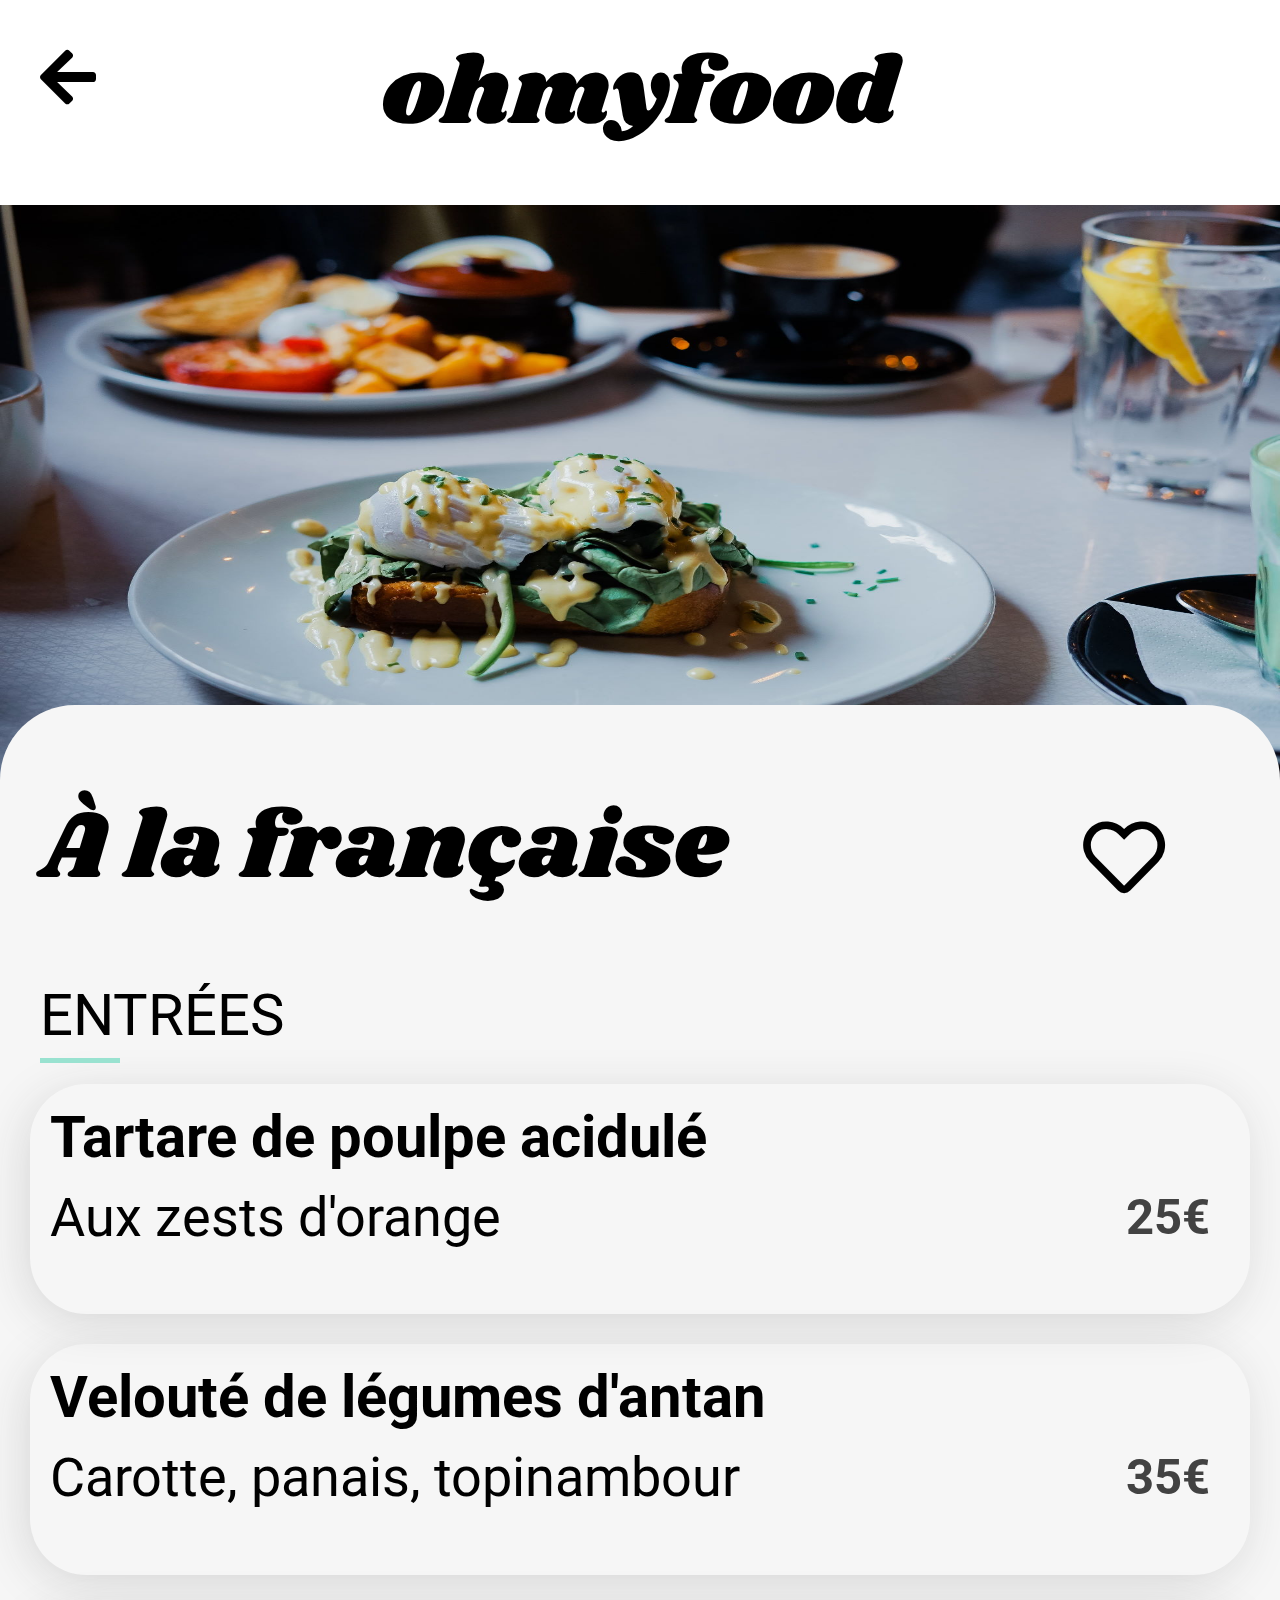
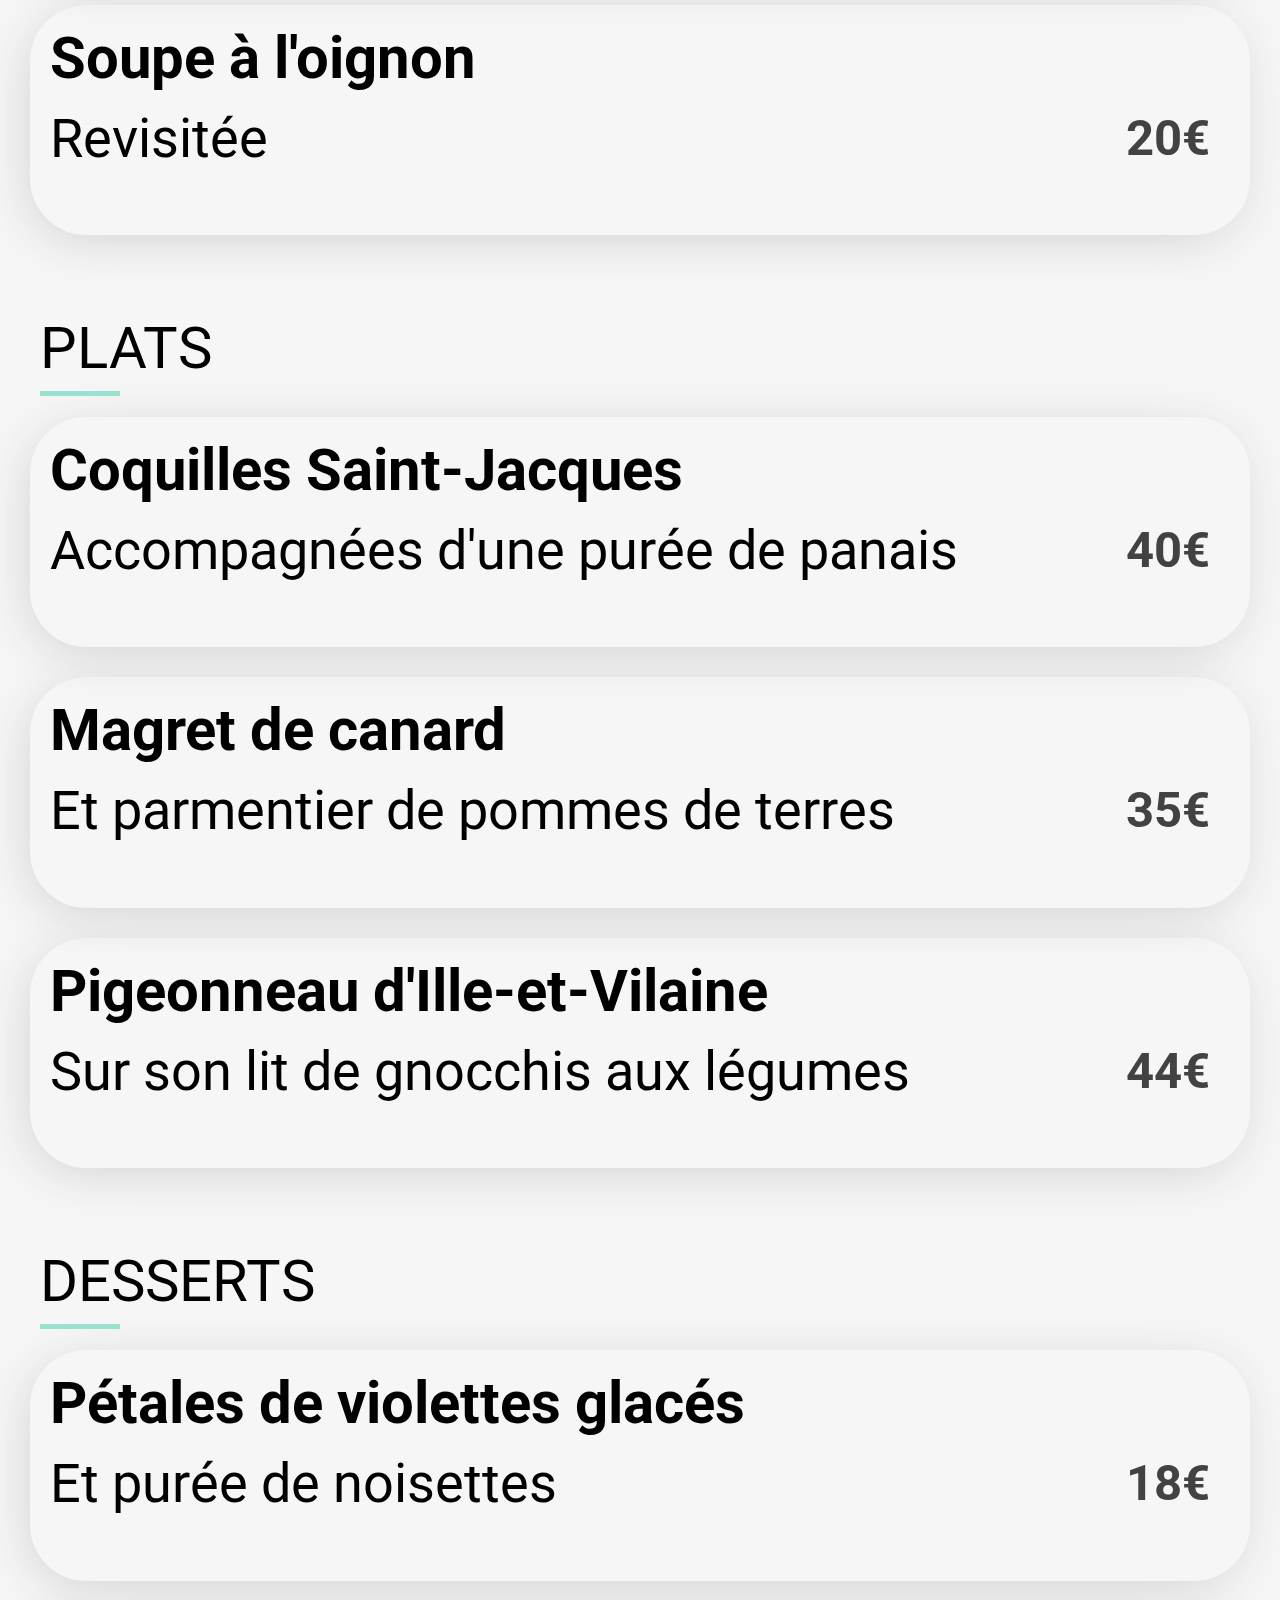
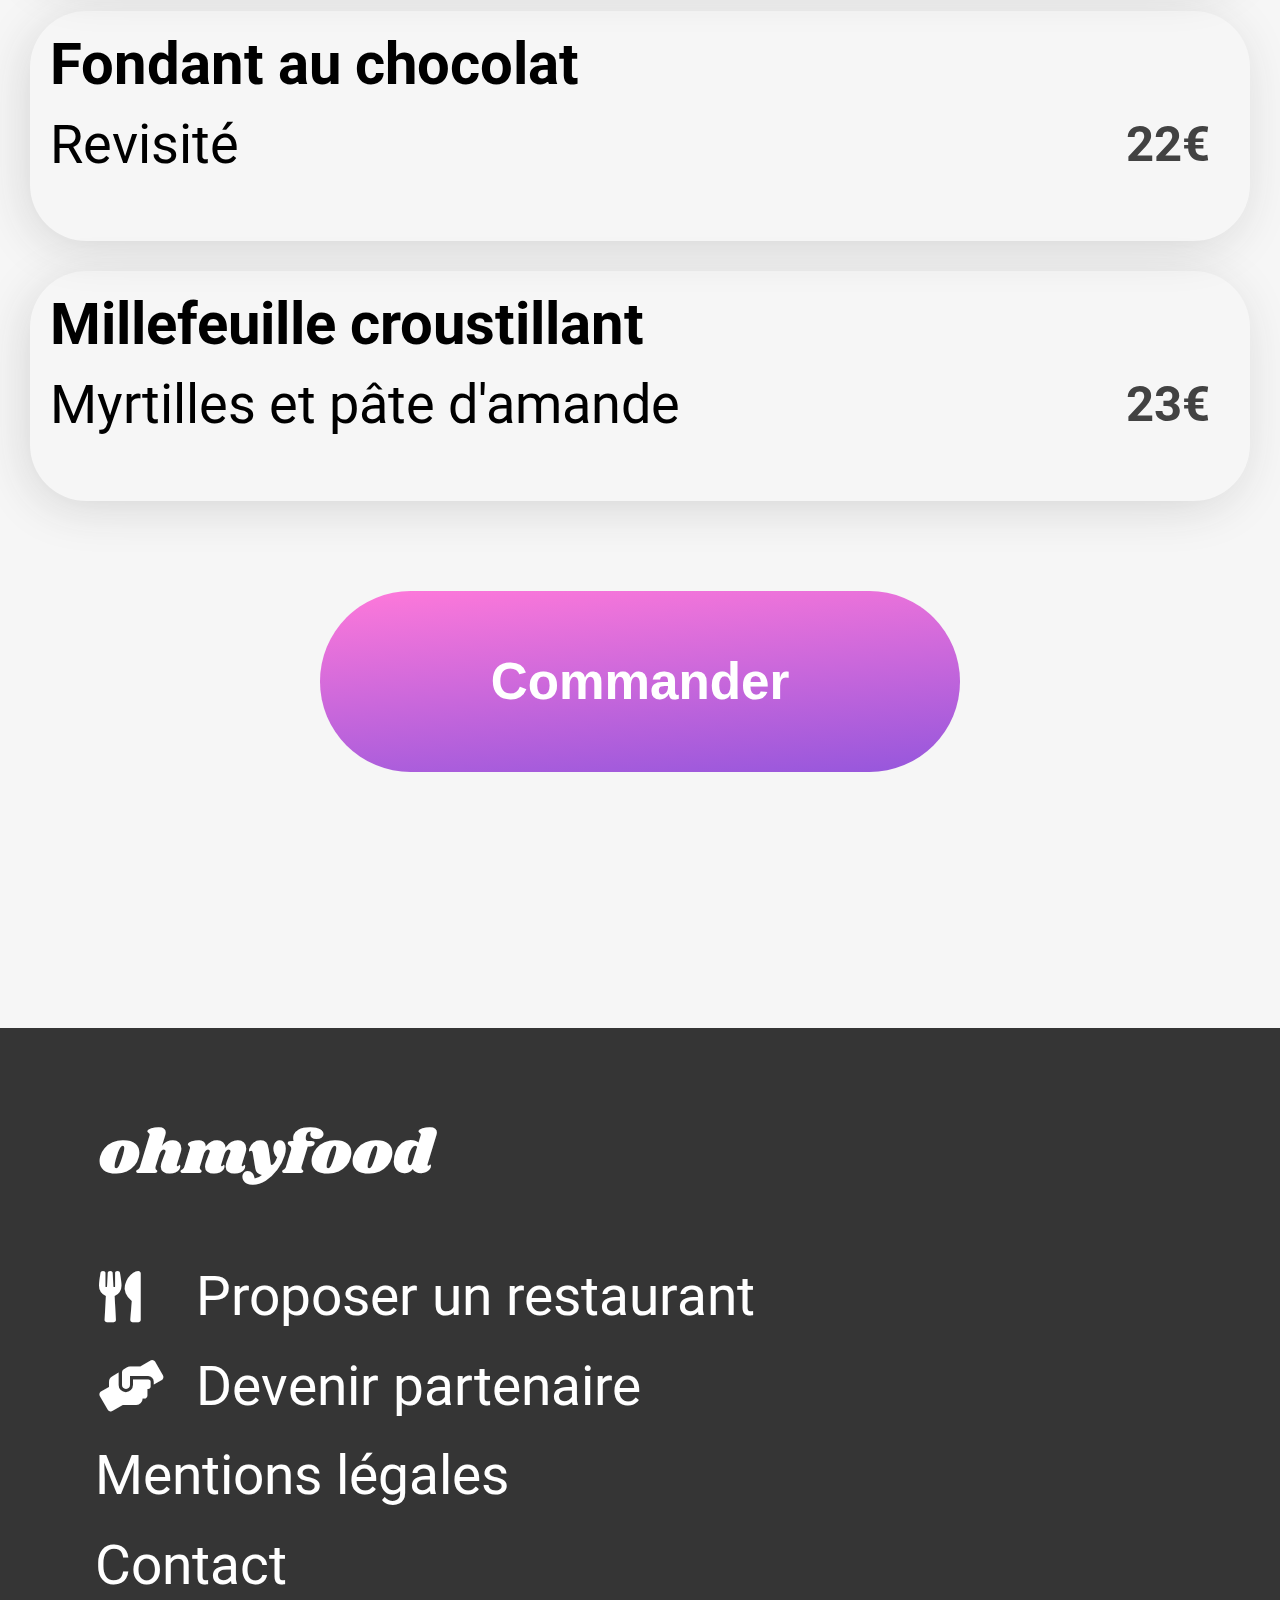
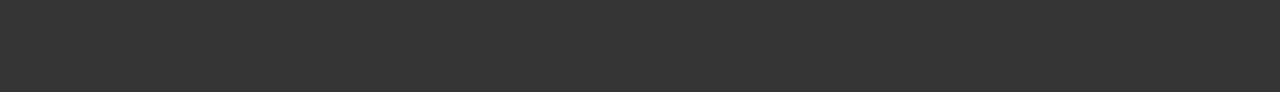
==== alafrancaise.html @ 11faa4f8 "A la française Mobile Page Finished" ====
<html lang="fr">
    <head>
        <meta charset="UTF-8" />
        <meta http-equiv="X-UA-Compatible" content="IE=edge" />
        <meta name="viewport" content="width=device-width, initial-scale=1.0" />
        <link rel="stylesheet" href="https://cdnjs.cloudflare.com/ajax/libs/font-awesome/5.15.4/css/all.min.css" />
        <link rel="preconnect" href="https://fonts.googleapis.com" />
        <link rel="preconnect" href="https://fonts.gstatic.com" crossorigin />
        <link href="https://fonts.googleapis.com/css2?family=Shrikhand&display=swap" rel="stylesheet" />
        <link
            href="https://fonts.googleapis.com/css2?family=Roboto:wght@100;200;300;400;500;600;700;800;900&display=swap"
            rel="stylesheet"
        />
        <link rel="stylesheet" href="styles.css" />
        <link rel="stylesheet" href="restos.css" />
        <meta name="title" content="OhMyFood - A la française" />
        <meta
            name="description"
            content="Bon, rapide et efficace. Faites le choix de la carte de notre préstigieux restaurant 'À la Française', et Oh My Food s'occupe du reste. Plus qu'à mettre les pieds sous la table et manger sans plus attendre. Malin pour gagner du temps sur votre journée !"
        />
        <title>Resto - À La Française</title>
    </head>

    <body>
        <!-- HEADER -->
        <header class="header-restos">
            <div class="arrow-left">
                <i class="fas fa-arrow-left"></i>
            </div>
            <h1 class="header__logo">ohmyfood</h1>
        </header>
        <!-- MAIN -->
        <main class="restos">
            <div class="restos__img">
                <img src="images/toa-heftiba-DQKerTsQwi0-unsplash.jpg" alt="" />
            </div>
            <section class="restos__section">
                <div class="restos__header">
                    <h1>À la française</h1>
                    <div>
                        <i class="far fa-heart"></i>
                    </div>
                </div>
                <div class="restos__menu">
                    <h3 class="restos__serving">ENTRÉES</h3>
                    <div class="restos__cards">
                        <div class="cards__title">
                            <h3>Tartare de poulpe acidulé</h3>
                        </div>
                        <div class="cards__txt-price">
                            <p class="cards__txt">Aux zests d'orange</p>
                            <span class="cards__price">25€</span>
                        </div>
                    </div>
                    <div class="restos__cards">
                        <div class="cards__title">
                            <h3>Velouté de légumes d'antan</h3>
                        </div>
                        <div class="cards__txt-price">
                            <p class="cards__txt">Carotte, panais, topinambour</p>
                            <span class="cards__price">35€</span>
                        </div>
                    </div>
                    <div class="restos__cards">
                        <div class="cards__title">
                            <h3>Soupe à l'oignon</h3>
                        </div>
                        <div class="cards__txt-price">
                            <p class="cards__txt">Revisitée</p>
                            <span class="cards__price">20€</span>
                        </div>
                    </div>
                </div>
                <div class="restos__menu">
                    <h3 class="restos__serving">PLATS</h3>
                    <div class="restos__cards">
                        <div class="cards__title">
                            <h3>Coquilles Saint-Jacques</h3>
                        </div>
                        <div class="cards__txt-price">
                            <p class="cards__txt">Accompagnées d'une purée de panais</p>
                            <span class="cards__price">40€</span>
                        </div>
                    </div>
                    <div class="restos__cards">
                        <div class="cards__title">
                            <h3>Magret de canard</h3>
                        </div>
                        <div class="cards__txt-price">
                            <p class="cards__txt">Et parmentier de pommes de terres</p>
                            <span class="cards__price">35€</span>
                        </div>
                    </div>
                    <div class="restos__cards">
                        <div class="cards__title">
                            <h3>Pigeonneau d'Ille-et-Vilaine</h3>
                        </div>
                        <div class="cards__txt-price">
                            <p class="cards__txt">Sur son lit de gnocchis aux légumes</p>
                            <span class="cards__price">44€</span>
                        </div>
                    </div>
                </div>
                <div class="restos__menu">
                    <h3 class="restos__serving">DESSERTS</h3>
                    <div class="restos__cards">
                        <div class="cards__title">
                            <h3>Pétales de violettes glacés</h3>
                        </div>
                        <div class="cards__txt-price">
                            <p class="cards__txt">Et purée de noisettes</p>
                            <span class="cards__price">18€</span>
                        </div>
                    </div>
                    <div class="restos__cards">
                        <div class="cards__title">
                            <h3>Fondant au chocolat</h3>
                        </div>
                        <div class="cards__txt-price">
                            <p class="cards__txt">Revisité</p>
                            <span class="cards__price">22€</span>
                        </div>
                    </div>
                    <div class="restos__cards">
                        <div class="cards__title">
                            <h3>Millefeuille croustillant</h3>
                        </div>
                        <div class="cards__txt-price">
                            <p class="cards__txt">Myrtilles et pâte d'amande</p>
                            <span class="cards__price">23€</span>
                        </div>
                    </div>
                </div>                                
                <div class="restos__button">
                    <button type="submit">Commander</button>
                </div>
            </section>
            
        </main>

        <!-- FOOTER -->
        <footer>
            <h1 class="footer__h1">ohmyfood</h1>
            <ul>
                <li>
                    <i class="fas fa-utensils"></i>
                    <p>Proposer un restaurant</p>
                </li>
                <li>
                    <i class="fas fa-hands-helping"></i>
                    <p>Devenir partenaire</p>
                </li>
                <li>
                    <p>Mentions légales</p>
                </li>
                <li>
                    <p><a href="mailto:contact@ohmyfood.com">Contact</a></p>
                </li>
            </ul>
        </footer>
    </body>
</html>
---- restos.css ----
.restos__menu, .restos__cards {
  display: -webkit-box;
  display: -ms-flexbox;
  display: flex;
  -webkit-box-orient: vertical;
  -webkit-box-direction: normal;
      -ms-flex-direction: column;
          flex-direction: column;
}

footer li {
  display: -webkit-box;
  display: -ms-flexbox;
  display: flex;
  -webkit-box-align: center;
      -ms-flex-align: center;
          align-items: center;
}

.restos__button {
  display: -webkit-box;
  display: -ms-flexbox;
  display: flex;
  -webkit-box-pack: center;
      -ms-flex-pack: center;
          justify-content: center;
}

.cards__txt-price {
  display: -webkit-box;
  display: -ms-flexbox;
  display: flex;
  -webkit-box-pack: justify;
      -ms-flex-pack: justify;
          justify-content: space-between;
  -webkit-box-align: center;
      -ms-flex-align: center;
          align-items: center;
}

/* GENERAL */
* {
  -webkit-box-sizing: border-box;
          box-sizing: border-box;
}

*:before, *:after {
  -webkit-box-sizing: border-box;
          box-sizing: border-box;
}

html {
  font-size: 62.5%;
}

body {
  font-family: "Roboto", Georgia, "Times New Roman", Times, serif;
  margin: 0;
  font-weight: normal;
}

a {
  text-transform: none;
  text-decoration: none;
  color: black;
  cursor: pointer;
}

.header__logo,
h1 {
  font-family: "Shrikhand", "Trebuchet MS", "Lucida Sans Unicode", "Lucida Grande", "Lucida Sans", Arial, sans-serif;
  font-size: 7.467vw;
  font-weight: normal;
}

h2 {
  font-size: 6.4vw;
  font-weight: normal;
}

h3 {
  font-size: 4.5vw;
  font-weight: normal;
}

p,
span {
  font-size: 3.8vw;
  font-weight: normal;
}

.fas,
.far {
  font-size: 4vw;
}

/* HEADER */
.header-restos {
  height: 16vw;
  display: -webkit-box;
  display: -ms-flexbox;
  display: flex;
  -webkit-box-pack: center;
      -ms-flex-pack: center;
          justify-content: center;
  -webkit-box-align: baseline;
      -ms-flex-align: baseline;
          align-items: baseline;
  position: relative;
}

.header-restos .arrow-left {
  position: absolute;
  left: 4rem;
  top: 4.5rem;
}

.header-restos .arrow-left .fas {
  font-size: 5vw;
}

.header-restos h1 {
  margin: 2.5rem 0;
}

/* MAIN */
.restos__img {
  display: block;
}

.restos__img img {
  width: 100%;
  max-height: 60rem;
  /* z-index: 1; */
  /* margin-bottom: -6.5rem; */
  /* object-fit: cover; */
}

.restos__section {
  background-color: #f6f6f6;
  padding: 1rem 3rem 0rem 3rem;
  margin-top: -10rem;
  border-radius: 7.5rem 7.5rem 0 0;
  position: relative;
  /* z-index: 1; */
}

.restos__section .restos__header {
  position: relative;
  display: -webkit-box;
  display: -ms-flexbox;
  display: flex;
  -webkit-box-align: baseline;
      -ms-flex-align: baseline;
          align-items: baseline;
  -webkit-box-pack: justify;
      -ms-flex-pack: justify;
          justify-content: space-between;
}

.restos__section .restos__header h1 {
  padding-left: 1rem;
}

.restos__section .restos__header .fa-heart {
  font-weight: normal;
  position: absolute;
  top: 8vw;
  right: 6.667vw;
  font-size: 6.4vw;
  cursor: pointer;
  color: black;
  font-weight: 100;
  -webkit-transform-origin: center;
          transform-origin: center;
  -webkit-transition: opacity ease 0.4s;
  transition: opacity ease 0.4s;
}

.restos__section .restos__header .fa-heart:hover {
  -webkit-transform: scale(1.01);
          transform: scale(1.01);
  font-weight: 300;
  background-clip: text;
  color: transparent;
  -webkit-background-clip: text;
  background-image: -webkit-gradient(linear, left top, left bottom, from(#9556dc), to(#ff79da));
  background-image: linear-gradient(#9556dc, #ff79da);
}

.restos__section .restos__header .fa-heart:hover::after {
  opacity: 1;
  -webkit-transform: scale(1.01);
          transform: scale(1.01);
}

.restos__section .restos__header .fa-heart::after {
  content: "\f004";
  position: absolute;
  top: 0;
  bottom: 0;
  right: 0;
  left: 0;
  -webkit-transform-origin: center;
          transform-origin: center;
  background-clip: text;
  -webkit-background-clip: text;
  color: transparent;
  background-image: -webkit-gradient(linear, left top, left bottom, from(#9556dc), to(#ff79da));
  background-image: linear-gradient(#9556dc, #ff79da);
  font-weight: 900;
  opacity: 0;
  -webkit-transition: opacity ease 0.4s;
  transition: opacity ease 0.4s;
}

.restos__menu {
  gap: 3rem;
  margin-bottom: 8rem;
}

.restos__serving {
  margin: 0;
  padding-left: 1rem;
}

.restos__serving::after {
  content: "";
  display: block;
  width: 80px;
  height: 5px;
  background: #99e2d0;
  -webkit-transform: translateY(180%);
          transform: translateY(180%);
}

.cards__title h3 {
  margin: 2rem 2rem 1.5rem 2rem;
  font-weight: bold;
}

.restos__cards {
  width: 100%;
  height: 18vw;
  border-radius: 4.4vw;
  border: none;
  -webkit-box-shadow: -0.4vw 0.667vw 4vw -0.667vw rgba(204, 204, 204, 0.99);
          box-shadow: -0.4vw 0.667vw 4vw -0.667vw rgba(204, 204, 204, 0.99);
}

.cards__txt-price {
  position: relative;
}

.cards__txt-price p {
  font-size: 4.2vw;
  margin: 0rem 2rem;
}

.cards__txt-price span {
  font-weight: bold;
  color: #424242;
  position: absolute;
  right: 4rem;
}

.restos__button button {
  margin: 1rem 0 20vw 0vw;
  width: 50vw;
  height: 14.133vw;
  font-size: 4vw;
  border-radius: 8.533vw;
  border: none;
  background-image: linear-gradient(355deg, #9556dc, #ff79da);
  color: #fff;
  font-weight: bold;
}

/* FOOTER */
footer {
  background: #353535;
  color: white;
  padding: 6.4vw;
}

footer h1 {
  font-size: 4.833vw;
  font-weight: normal;
  margin: 0 0 4vw 1.333vw;
}

footer ul {
  padding: 0;
  margin: 0 auto;
}

footer .fa-utensils {
  margin-right: 3.333vw;
  margin-left: 1.333vw;
}

footer .fa-hands-helping {
  margin-right: 1.6vw;
  margin-left: 1.333vw;
}

footer p {
  margin: 1vw;
}

footer a {
  color: white;
}

footer p {
  font-size: 4.267vw;
}
/*# sourceMappingURL=restos.css.map */
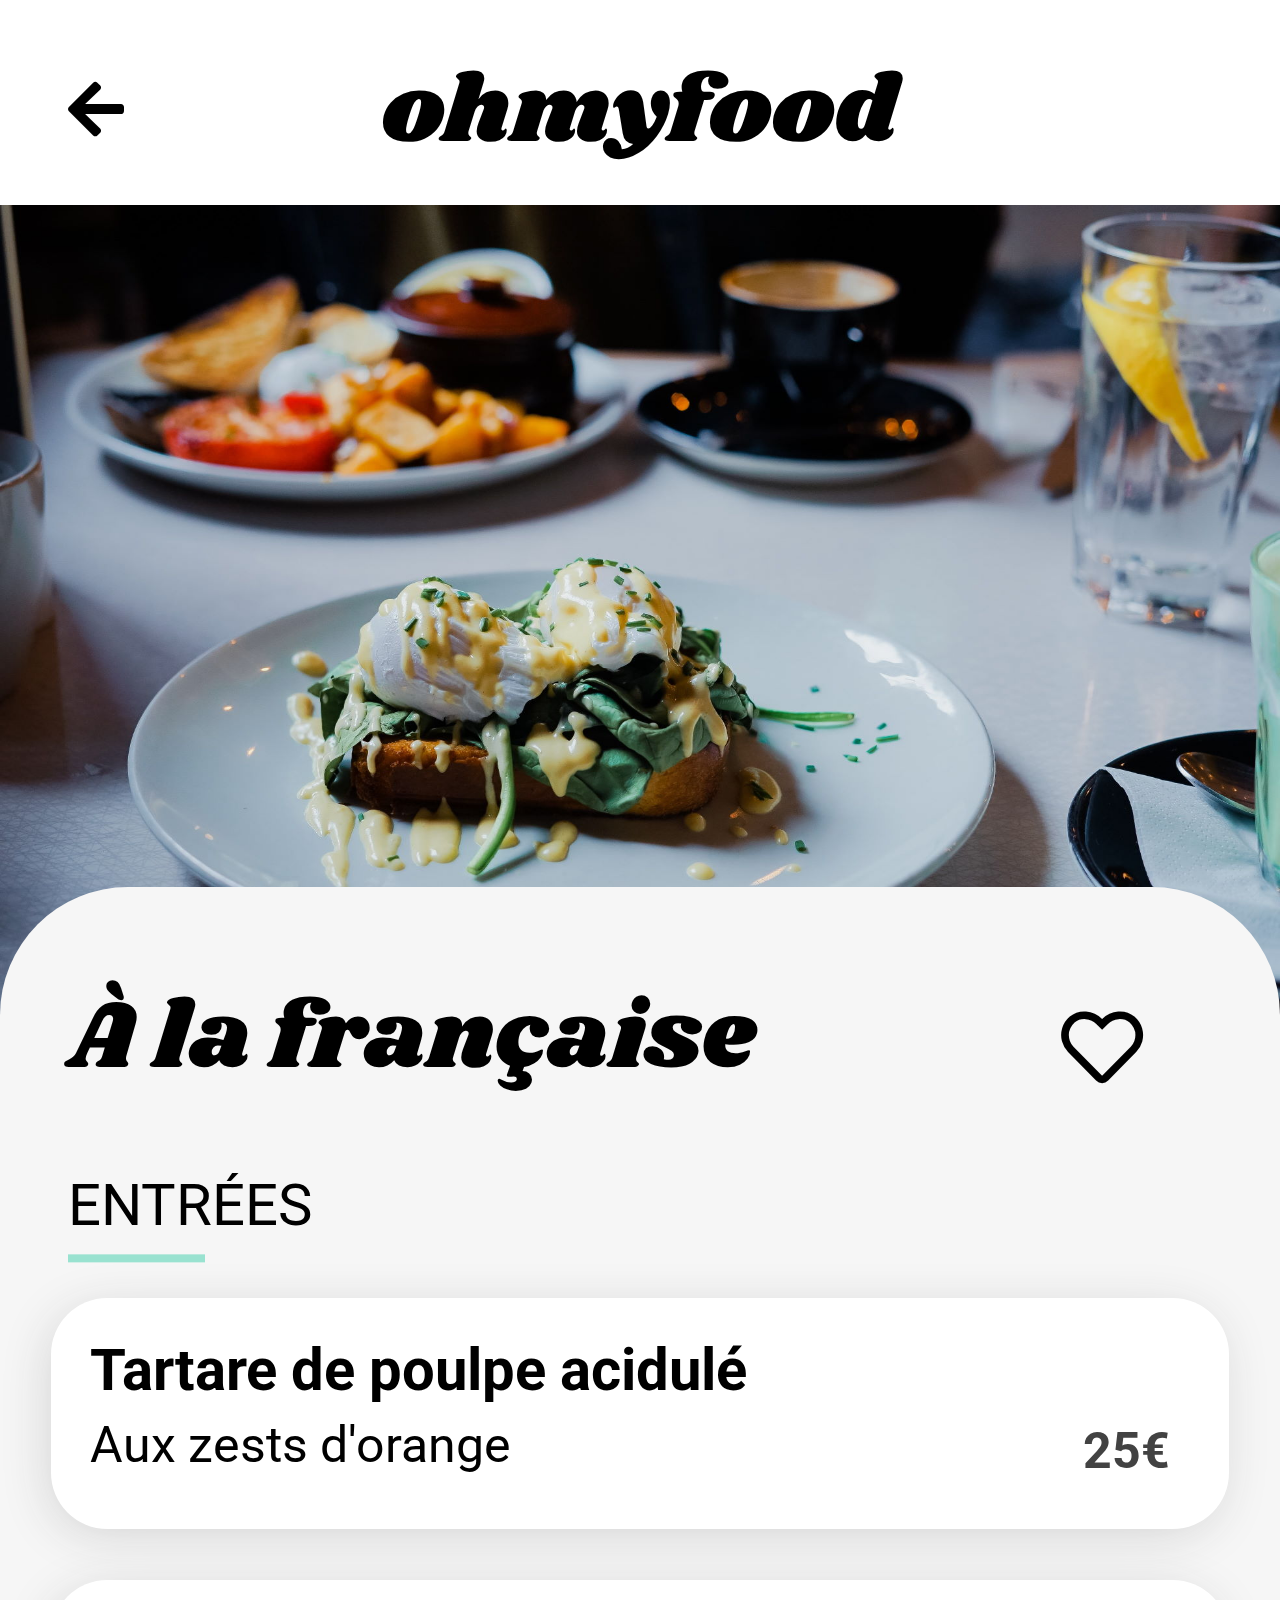
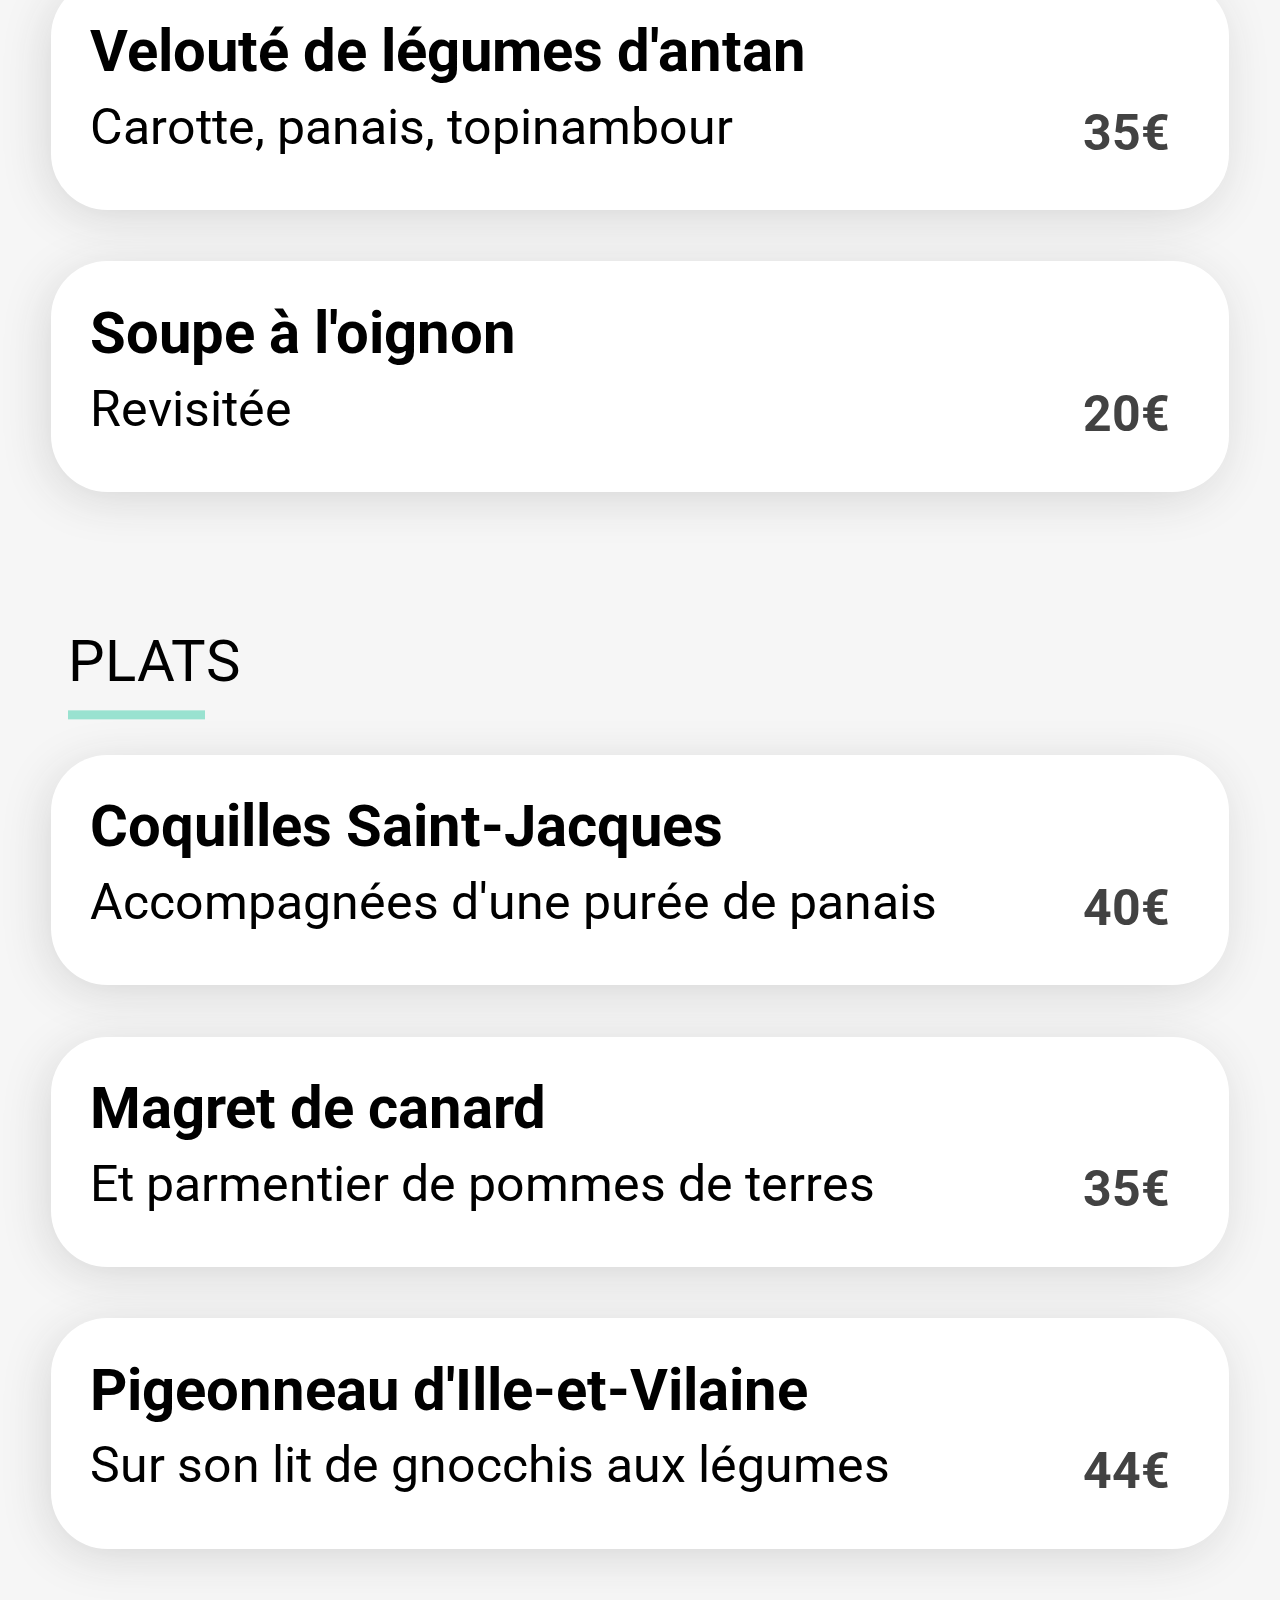
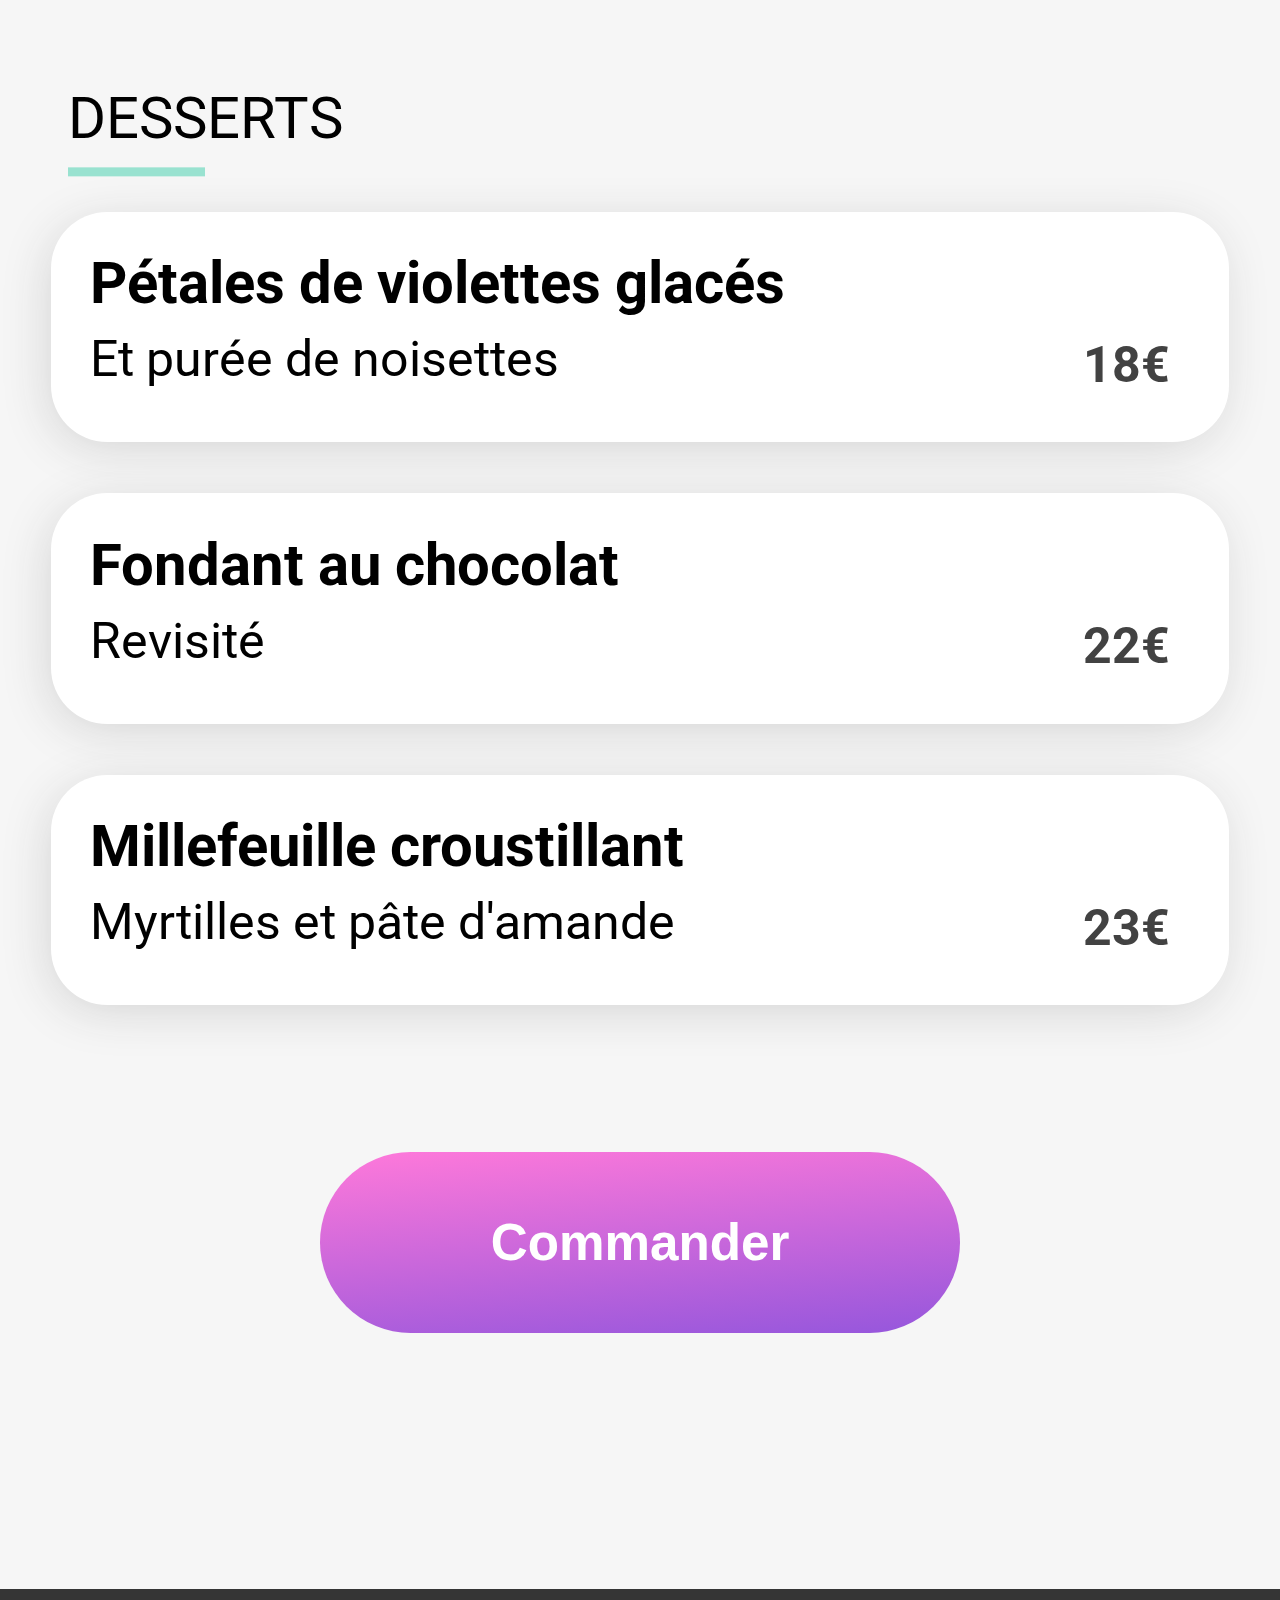
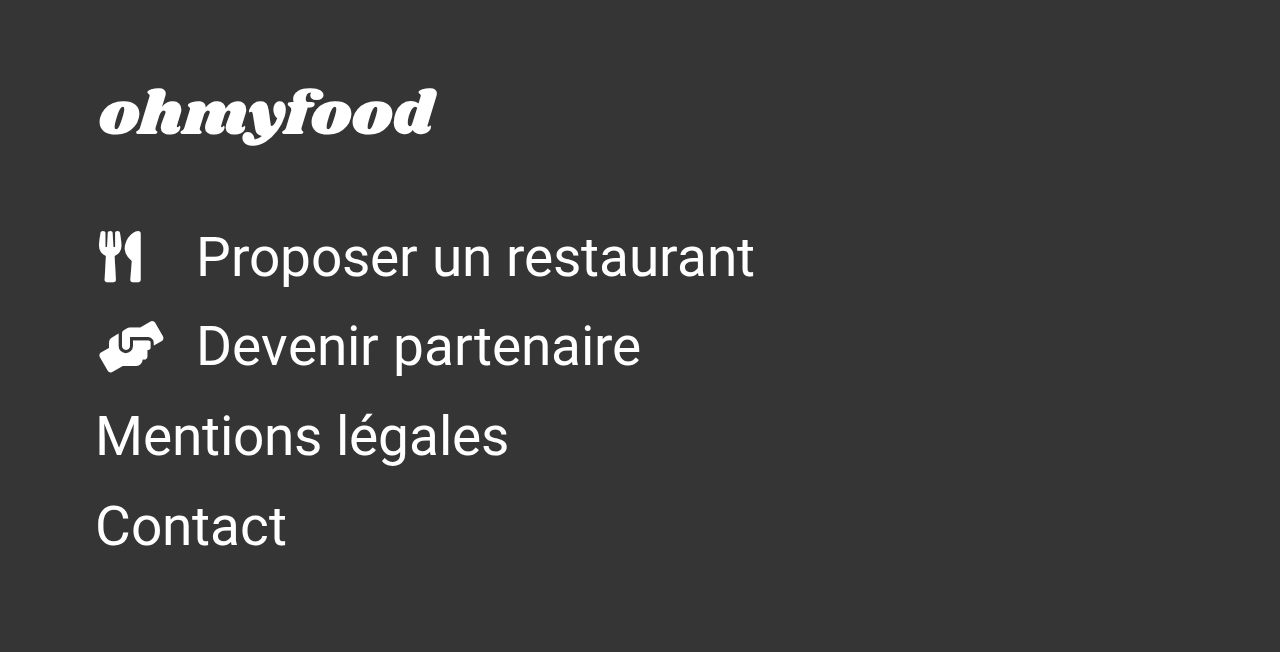
==== commit 5d47217f: "Revision 2 menu effect" ====
--- a/alafrancaise.html
+++ b/alafrancaise.html
@@ -46,28 +46,37 @@
                     <div class="restos__cards">
                         <div class="cards__title">
                             <h3>Tartare de poulpe acidulé</h3>
+                            <p class="cards__txt">Aux zests d'orange</p>
                         </div>
-                        <div class="cards__txt-price">
-                            <p class="cards__txt">Aux zests d'orange</p>
-                            <span class="cards__price">25€</span>
+                        <div class="cards__price">
+                            <span>25€</span>
+                        </div>
+                        <div class="cards__validation rotate">
+                            <i class="fas fa-check-circle"></i>
                         </div>
                     </div>
                     <div class="restos__cards">
                         <div class="cards__title">
                             <h3>Velouté de légumes d'antan</h3>
+                            <p class="cards__txt">Carotte, panais, topinambour</p>
                         </div>
-                        <div class="cards__txt-price">
-                            <p class="cards__txt">Carotte, panais, topinambour</p>
-                            <span class="cards__price">35€</span>
+                        <div class="cards__price">
+                            <span>35€</span>
+                        </div>
+                        <div class="cards__validation rotate">
+                            <i class="fas fa-check-circle"></i>
                         </div>
                     </div>
                     <div class="restos__cards">
                         <div class="cards__title">
                             <h3>Soupe à l'oignon</h3>
+                            <p class="cards__txt">Revisitée</p>
                         </div>
-                        <div class="cards__txt-price">
-                            <p class="cards__txt">Revisitée</p>
-                            <span class="cards__price">20€</span>
+                        <div class="cards__price">
+                            <span>20€</span>
+                        </div>
+                        <div class="cards__validation rotate">
+                            <i class="fas fa-check-circle"></i>
                         </div>
                     </div>
                 </div>
@@ -76,28 +85,37 @@
                     <div class="restos__cards">
                         <div class="cards__title">
                             <h3>Coquilles Saint-Jacques</h3>
+                            <p class="cards__txt">Accompagnées d'une purée de panais</p>
                         </div>
-                        <div class="cards__txt-price">
-                            <p class="cards__txt">Accompagnées d'une purée de panais</p>
-                            <span class="cards__price">40€</span>
+                        <div class="cards__price">
+                            <span>40€</span>
+                        </div>
+                        <div class="cards__validation rotate">
+                            <i class="fas fa-check-circle"></i>
                         </div>
                     </div>
                     <div class="restos__cards">
                         <div class="cards__title">
                             <h3>Magret de canard</h3>
+                            <p class="cards__txt">Et parmentier de pommes de terres</p>
                         </div>
-                        <div class="cards__txt-price">
-                            <p class="cards__txt">Et parmentier de pommes de terres</p>
-                            <span class="cards__price">35€</span>
+                        <div class="cards__price">
+                            <span>35€</span>
+                        </div>
+                        <div class="cards__validation rotate">
+                            <i class="fas fa-check-circle"></i>
                         </div>
                     </div>
                     <div class="restos__cards">
                         <div class="cards__title">
                             <h3>Pigeonneau d'Ille-et-Vilaine</h3>
+                            <p class="cards__txt">Sur son lit de gnocchis aux légumes</p>
                         </div>
-                        <div class="cards__txt-price">
-                            <p class="cards__txt">Sur son lit de gnocchis aux légumes</p>
-                            <span class="cards__price">44€</span>
+                        <div class="cards__price">
+                            <span>44€</span>
+                        </div>
+                        <div class="cards__validation rotate">
+                            <i class="fas fa-check-circle"></i>
                         </div>
                     </div>
                 </div>
@@ -106,36 +124,45 @@
                     <div class="restos__cards">
                         <div class="cards__title">
                             <h3>Pétales de violettes glacés</h3>
+                            <p class="cards__txt">Et purée de noisettes</p>
                         </div>
-                        <div class="cards__txt-price">
-                            <p class="cards__txt">Et purée de noisettes</p>
-                            <span class="cards__price">18€</span>
+                        <div class="cards__price">
+                            <span>18€</span>
+                        </div>
+                        <div class="cards__validation rotate">
+                            <i class="fas fa-check-circle"></i>
                         </div>
                     </div>
                     <div class="restos__cards">
                         <div class="cards__title">
                             <h3>Fondant au chocolat</h3>
+                            <p class="cards__txt">Revisité</p>
                         </div>
-                        <div class="cards__txt-price">
-                            <p class="cards__txt">Revisité</p>
-                            <span class="cards__price">22€</span>
+                        <div class="cards__price">
+                            <span>22€</span>
+                        </div>
+                        <div class="cards__validation rotate">
+                            <i class="fas fa-check-circle"></i>
                         </div>
                     </div>
                     <div class="restos__cards">
                         <div class="cards__title">
                             <h3>Millefeuille croustillant</h3>
+                            <p class="cards__txt">Myrtilles et pâte d'amande</p>
                         </div>
-                        <div class="cards__txt-price">
-                            <p class="cards__txt">Myrtilles et pâte d'amande</p>
-                            <span class="cards__price">23€</span>
+                        <div class="cards__price">
+                            <span>23€</span>
+                        </div>
+                        <div class="cards__validation rotate">
+                            <i class="fas fa-check-circle"></i>
                         </div>
                     </div>
-                </div>                                
+                </div>
+
                 <div class="restos__button">
                     <button type="submit">Commander</button>
                 </div>
             </section>
-            
         </main>
 
         <!-- FOOTER -->
--- a/restos.css
+++ b/restos.css
@@ -1,4 +1,5 @@
-.restos__menu, .restos__cards {
+@charset "UTF-8";
+.restos__menu {
   display: -webkit-box;
   display: -ms-flexbox;
   display: flex;
@@ -24,18 +25,6 @@
   -webkit-box-pack: center;
       -ms-flex-pack: center;
           justify-content: center;
-}
-
-.cards__txt-price {
-  display: -webkit-box;
-  display: -ms-flexbox;
-  display: flex;
-  -webkit-box-pack: justify;
-      -ms-flex-pack: justify;
-          justify-content: space-between;
-  -webkit-box-align: center;
-      -ms-flex-align: center;
-          align-items: center;
 }
 
 /* GENERAL */
@@ -85,7 +74,7 @@
 
 p,
 span {
-  font-size: 3.8vw;
+  font-size: 3.9vw;
   font-weight: normal;
 }
 
@@ -111,8 +100,8 @@
 
 .header-restos .arrow-left {
   position: absolute;
-  left: 4rem;
-  top: 4.5rem;
+  left: 5.333vw;
+  top: 6vw;
 }
 
 .header-restos .arrow-left .fas {
@@ -120,7 +109,7 @@
 }
 
 .header-restos h1 {
-  margin: 2.5rem 0;
+  margin: 3.333vw 0;
 }
 
 /* MAIN */
@@ -130,7 +119,7 @@
 
 .restos__img img {
   width: 100%;
-  max-height: 60rem;
+  max-height: 80vw;
   /* z-index: 1; */
   /* margin-bottom: -6.5rem; */
   /* object-fit: cover; */
@@ -138,9 +127,9 @@
 
 .restos__section {
   background-color: #f6f6f6;
-  padding: 1rem 3rem 0rem 3rem;
-  margin-top: -10rem;
-  border-radius: 7.5rem 7.5rem 0 0;
+  padding: 1.333vw 4vw 0 4vw;
+  margin-top: -13.333vw;
+  border-radius: 10vw 10vw 0 0;
   position: relative;
   /* z-index: 1; */
 }
@@ -159,7 +148,7 @@
 }
 
 .restos__section .restos__header h1 {
-  padding-left: 1rem;
+  padding-left: 1.333vw;
 }
 
 .restos__section .restos__header .fa-heart {
@@ -215,53 +204,192 @@
 }
 
 .restos__menu {
-  gap: 3rem;
-  margin-bottom: 8rem;
+  gap: 4vw;
+  margin-bottom: 10.667vw;
 }
 
 .restos__serving {
   margin: 0;
-  padding-left: 1rem;
+  padding-left: 1.333vw;
 }
 
 .restos__serving::after {
   content: "";
   display: block;
-  width: 80px;
-  height: 5px;
+  width: 10.667vw;
+  height: 0.667vw;
   background: #99e2d0;
   -webkit-transform: translateY(180%);
           transform: translateY(180%);
 }
 
-.cards__title h3 {
-  margin: 2rem 2rem 1.5rem 2rem;
-  font-weight: bold;
-}
-
 .restos__cards {
-  width: 100%;
+  background-color: #fff;
+  display: -webkit-box;
+  display: -ms-flexbox;
+  display: flex;
+  -webkit-box-pack: justify;
+      -ms-flex-pack: justify;
+          justify-content: space-between;
+  -webkit-box-flex: 1;
+      -ms-flex-positive: 1;
+          flex-grow: 1;
   height: 18vw;
   border-radius: 4.4vw;
-  border: none;
   -webkit-box-shadow: -0.4vw 0.667vw 4vw -0.667vw rgba(204, 204, 204, 0.99);
           box-shadow: -0.4vw 0.667vw 4vw -0.667vw rgba(204, 204, 204, 0.99);
-}
-
-.cards__txt-price {
-  position: relative;
-}
-
-.cards__txt-price p {
-  font-size: 4.2vw;
-  margin: 0rem 2rem;
-}
-
-.cards__txt-price span {
+  text-overflow: ellipsis;
+  overflow: hidden;
+}
+
+.restos__cards:hover {
+  cursor: pointer;
+}
+
+.restos__cards .cards__title {
+  height: 100%;
+  white-space: nowrap;
+  /*évite le retour à la ligne */
+  overflow: hidden;
+}
+
+.restos__cards .cards__title h3 {
+  margin: 3vw 0 0 3vw;
+  font-weight: bold;
+  overflow: hidden;
+  /*efface le texte au fur et à mesure qu'on passe dessus*/
+  text-overflow: ellipsis;
+  /*fait apparaitre les ...*/
+}
+
+.restos__cards .cards__title p {
+  margin: 1vw 0 0 3vw;
+  overflow: hidden;
+  /*efface le texte au fur et à mesure qu'on passe dessus*/
+  text-overflow: ellipsis;
+  /*fait apparaitre les ...*/
+}
+
+.restos__cards .cards__price {
+  text-align: center;
+  -ms-flex-negative: 0;
+      flex-shrink: 0;
+  width: 16vw;
+  padding-top: 9.667vw;
+}
+
+.restos__cards .cards__price span {
   font-weight: bold;
   color: #424242;
-  position: absolute;
-  right: 4rem;
+}
+
+.restos__cards:hover .cards__price {
+  -webkit-animation-name: animval;
+          animation-name: animval;
+  -webkit-animation-duration: 0.3s;
+          animation-duration: 0.3s;
+  -webkit-animation-timing-function: linear;
+          animation-timing-function: linear;
+  -webkit-animation-delay: 0;
+          animation-delay: 0;
+  -webkit-animation-iteration-count: 1;
+          animation-iteration-count: 1;
+}
+
+.restos__cards .cards__validation {
+  display: -webkit-box;
+  display: -ms-flexbox;
+  display: flex;
+  -webkit-box-pack: center;
+      -ms-flex-pack: center;
+          justify-content: center;
+  -webkit-box-align: center;
+      -ms-flex-align: center;
+          align-items: center;
+  height: 100%;
+  width: 16vw;
+  border-radius: 0 4.4vw 4.4vw 0;
+  background: #99e2d0;
+  color: white;
+  display: none;
+}
+
+.restos__cards .cards__validation .fa-check-circle {
+  font-size: 6vw;
+}
+
+.restos__cards:hover .cards__validation {
+  display: -webkit-box;
+  display: -ms-flexbox;
+  display: flex;
+  -webkit-box-pack: center;
+      -ms-flex-pack: center;
+          justify-content: center;
+  -webkit-animation-name: animval;
+          animation-name: animval;
+  -webkit-animation-duration: 0.3s;
+          animation-duration: 0.3s;
+  -webkit-animation-timing-function: linear;
+          animation-timing-function: linear;
+  -webkit-animation-delay: 0;
+          animation-delay: 0;
+  -webkit-animation-iteration-count: 1;
+          animation-iteration-count: 1;
+}
+
+.restos__cards:hover .rotate {
+  -webkit-transition: -webkit-transform 0.5s;
+  transition: -webkit-transform 0.5s;
+  transition: transform 0.5s;
+  transition: transform 0.5s, -webkit-transform 0.5s;
+  -webkit-transform: rotate(360deg);
+          transform: rotate(360deg);
+}
+
+@-webkit-keyframes animval {
+  0% {
+    -webkit-transform: translate(10.667vw);
+            transform: translate(10.667vw);
+  }
+  25% {
+    -webkit-transform: translate(8vw);
+            transform: translate(8vw);
+  }
+  50% {
+    -webkit-transform: translate(5.333vw);
+            transform: translate(5.333vw);
+  }
+  75% {
+    -webkit-transform: translate(2.667vw);
+            transform: translate(2.667vw);
+  }
+  100% {
+    -webkit-transform: translate(0);
+            transform: translate(0);
+  }
+}
+
+@keyframes animval {
+  0% {
+    -webkit-transform: translate(10.667vw);
+            transform: translate(10.667vw);
+  }
+  25% {
+    -webkit-transform: translate(8vw);
+            transform: translate(8vw);
+  }
+  50% {
+    -webkit-transform: translate(5.333vw);
+            transform: translate(5.333vw);
+  }
+  75% {
+    -webkit-transform: translate(2.667vw);
+            transform: translate(2.667vw);
+  }
+  100% {
+    -webkit-transform: translate(0);
+            transform: translate(0);
+  }
 }
 
 .restos__button button {
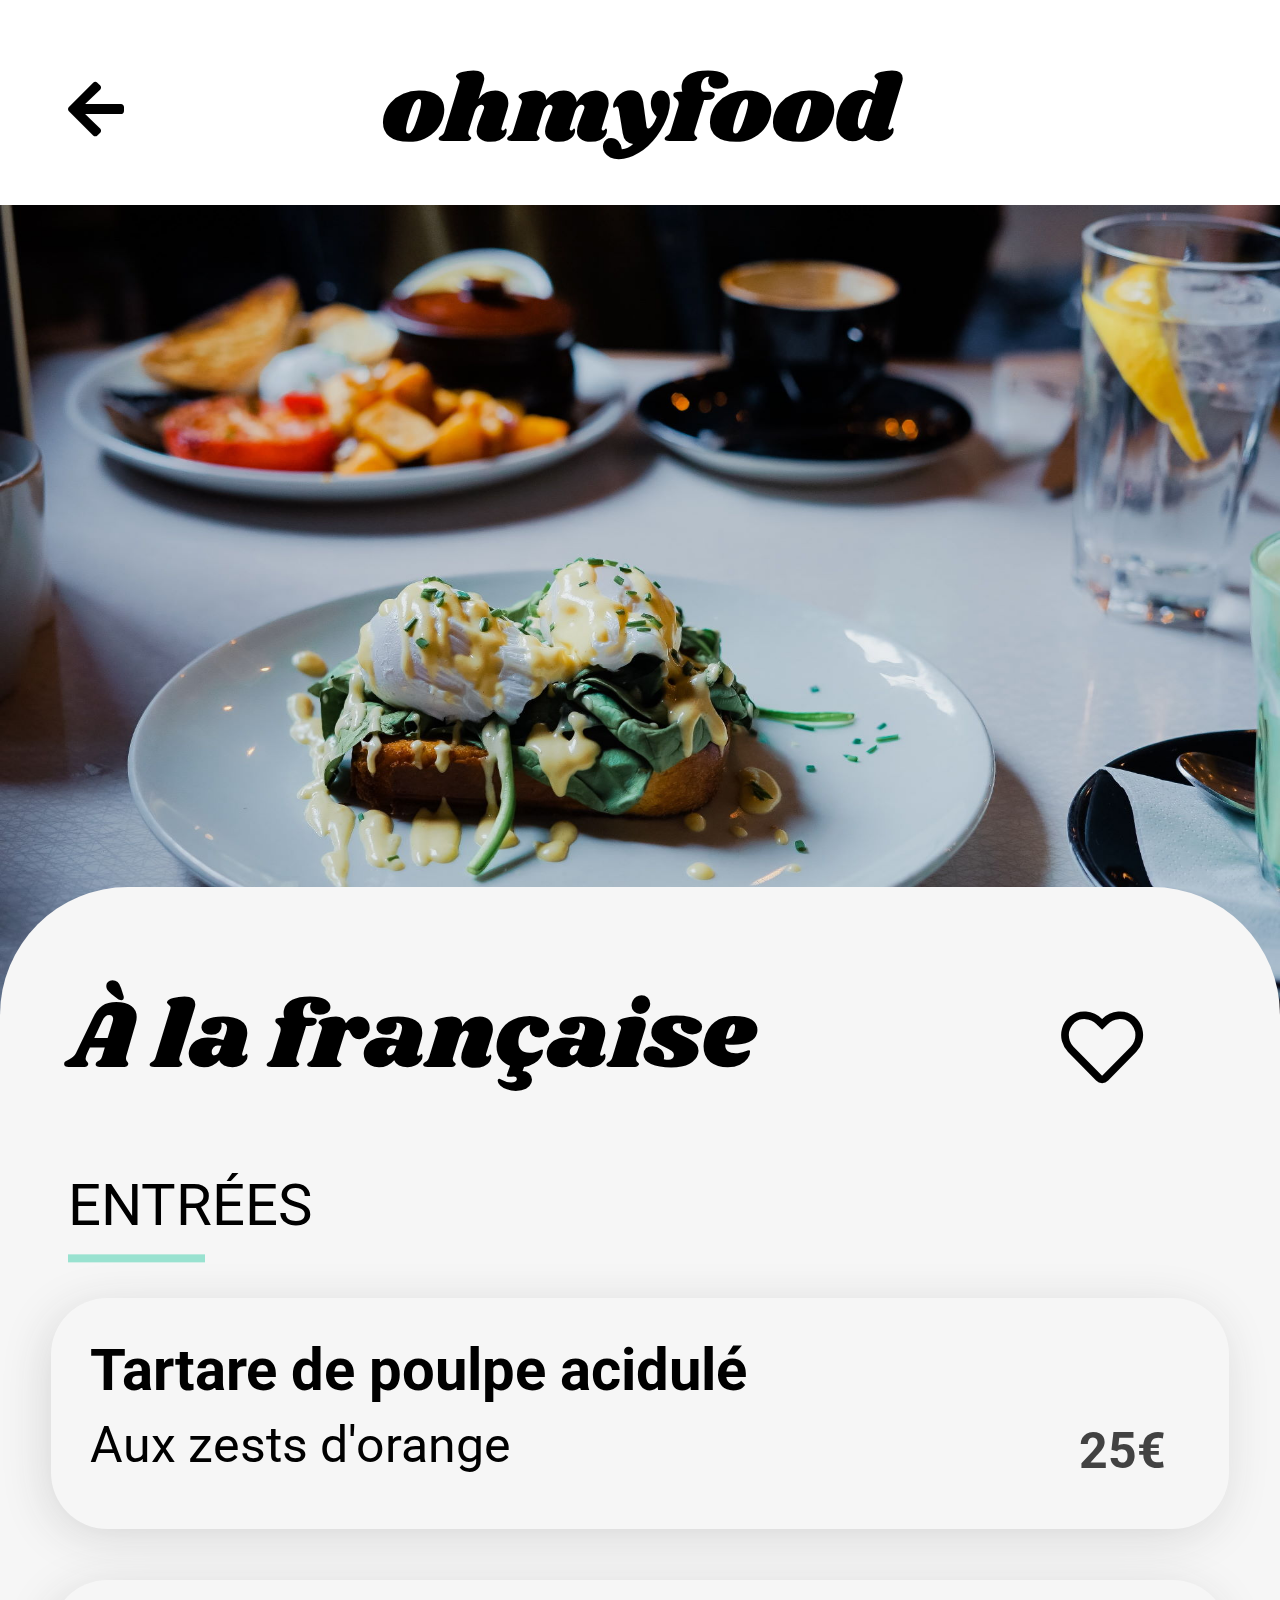
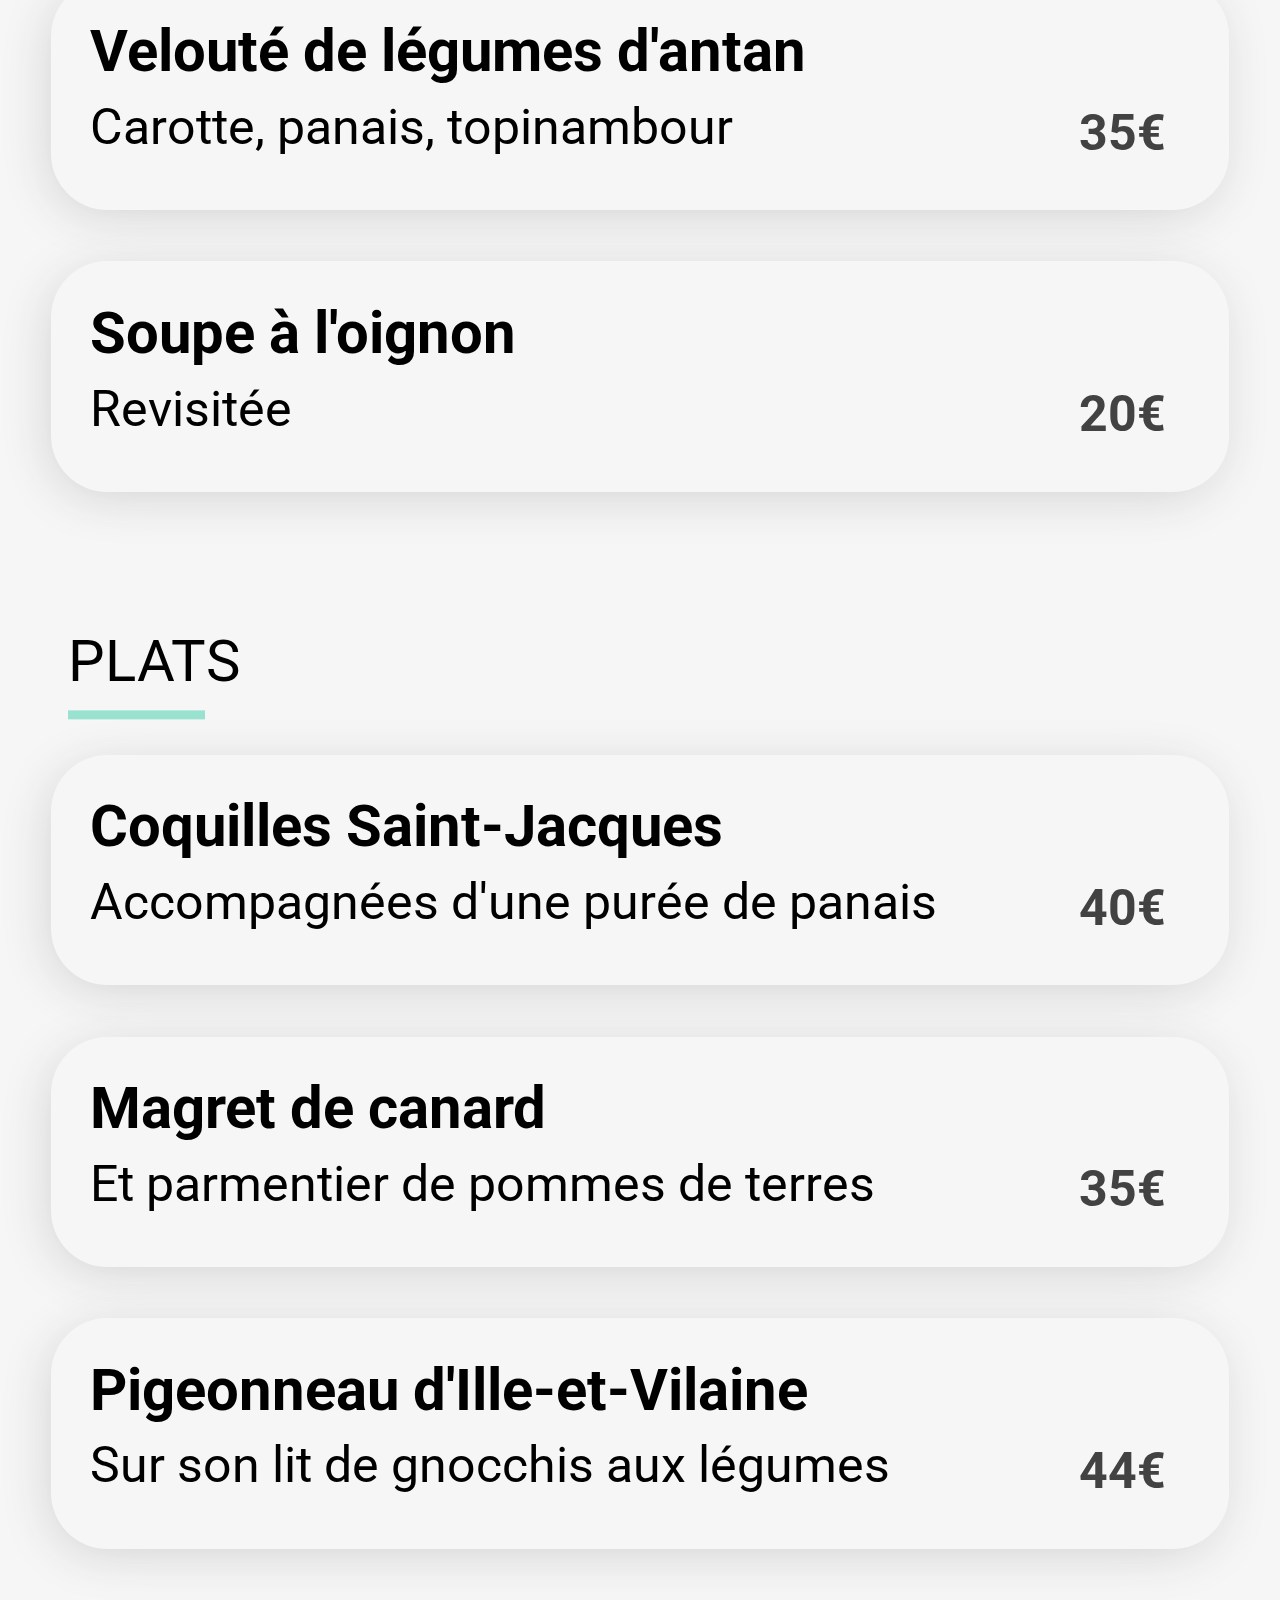
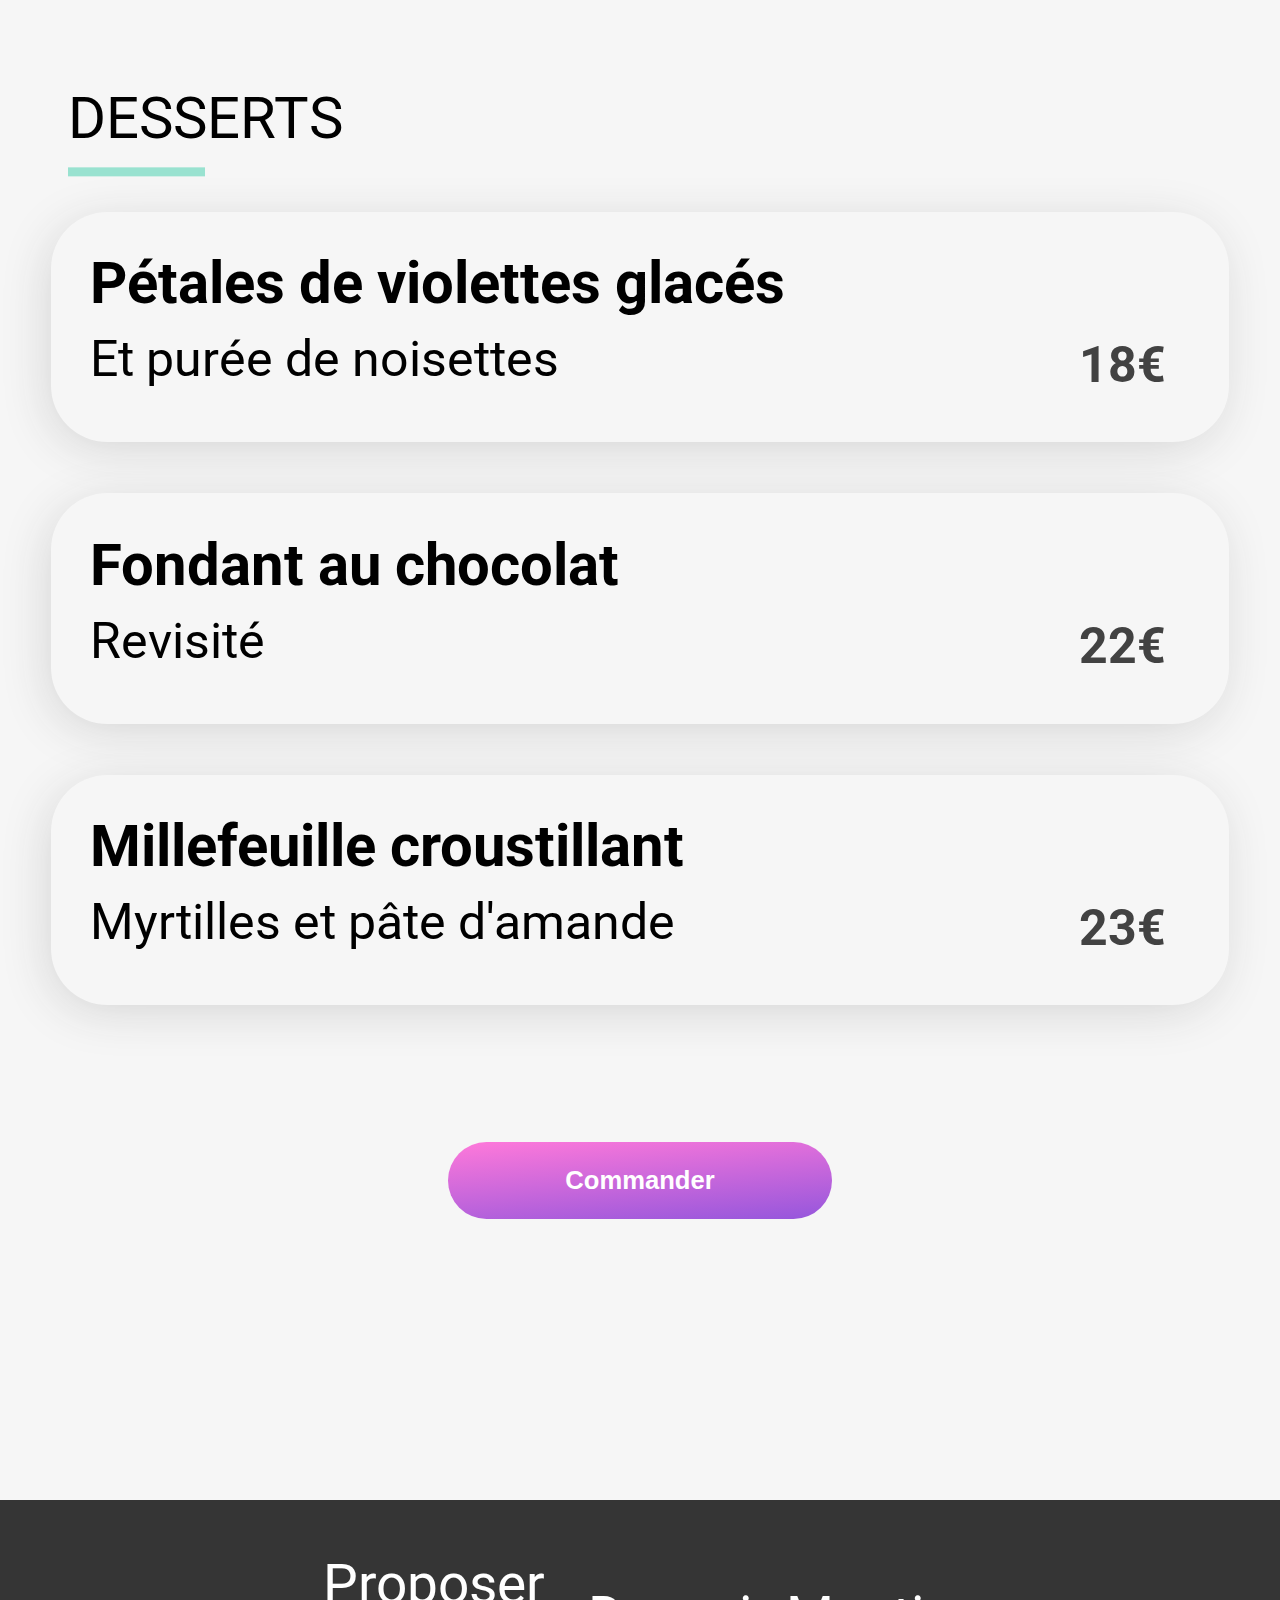
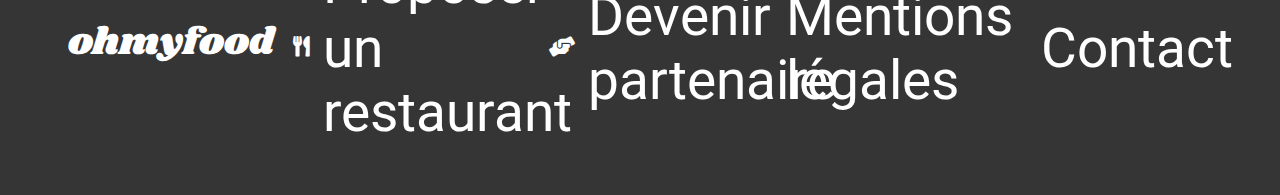
==== commit d73a1649: "Home page responsive" ====
--- a/alafrancaise.html
+++ b/alafrancaise.html
@@ -12,6 +12,7 @@
             rel="stylesheet"
         />
         <link rel="stylesheet" href="styles.css" />
+        <link rel="stylesheet" href="responsive.css" />
         <link rel="stylesheet" href="restos.css" />
         <meta name="title" content="OhMyFood - A la française" />
         <meta
@@ -24,9 +25,9 @@
     <body>
         <!-- HEADER -->
         <header class="header-restos">
-            <div class="arrow-left">
+            <a href="/index.html" class="arrow-left">
                 <i class="fas fa-arrow-left"></i>
-            </div>
+            </a>
             <h1 class="header__logo">ohmyfood</h1>
         </header>
         <!-- MAIN -->
@@ -42,8 +43,8 @@
                     </div>
                 </div>
                 <div class="restos__menu">
-                    <h3 class="restos__serving">ENTRÉES</h3>
-                    <div class="restos__cards">
+                    <h3 class="slideup restos__serving">ENTRÉES</h3>
+                    <div class="slideup-left restos__cards">
                         <div class="cards__title">
                             <h3>Tartare de poulpe acidulé</h3>
                             <p class="cards__txt">Aux zests d'orange</p>
@@ -55,7 +56,7 @@
                             <i class="fas fa-check-circle"></i>
                         </div>
                     </div>
-                    <div class="restos__cards">
+                    <div class="slideup-right restos__cards">
                         <div class="cards__title">
                             <h3>Velouté de légumes d'antan</h3>
                             <p class="cards__txt">Carotte, panais, topinambour</p>
@@ -67,7 +68,7 @@
                             <i class="fas fa-check-circle"></i>
                         </div>
                     </div>
-                    <div class="restos__cards">
+                    <div class="slideup-left restos__cards">
                         <div class="cards__title">
                             <h3>Soupe à l'oignon</h3>
                             <p class="cards__txt">Revisitée</p>
@@ -81,8 +82,8 @@
                     </div>
                 </div>
                 <div class="restos__menu">
-                    <h3 class="restos__serving">PLATS</h3>
-                    <div class="restos__cards">
+                    <h3 class="slideup restos__serving">PLATS</h3>
+                    <div class="slideup-left restos__cards">
                         <div class="cards__title">
                             <h3>Coquilles Saint-Jacques</h3>
                             <p class="cards__txt">Accompagnées d'une purée de panais</p>
@@ -94,7 +95,7 @@
                             <i class="fas fa-check-circle"></i>
                         </div>
                     </div>
-                    <div class="restos__cards">
+                    <div class="slideup-right restos__cards">
                         <div class="cards__title">
                             <h3>Magret de canard</h3>
                             <p class="cards__txt">Et parmentier de pommes de terres</p>
@@ -106,7 +107,7 @@
                             <i class="fas fa-check-circle"></i>
                         </div>
                     </div>
-                    <div class="restos__cards">
+                    <div class="slideup-left restos__cards">
                         <div class="cards__title">
                             <h3>Pigeonneau d'Ille-et-Vilaine</h3>
                             <p class="cards__txt">Sur son lit de gnocchis aux légumes</p>
@@ -120,8 +121,8 @@
                     </div>
                 </div>
                 <div class="restos__menu">
-                    <h3 class="restos__serving">DESSERTS</h3>
-                    <div class="restos__cards">
+                    <h3 class="slideup restos__serving">DESSERTS</h3>
+                    <div class="slideup-left restos__cards">
                         <div class="cards__title">
                             <h3>Pétales de violettes glacés</h3>
                             <p class="cards__txt">Et purée de noisettes</p>
@@ -133,7 +134,7 @@
                             <i class="fas fa-check-circle"></i>
                         </div>
                     </div>
-                    <div class="restos__cards">
+                    <div class="slideup-right restos__cards">
                         <div class="cards__title">
                             <h3>Fondant au chocolat</h3>
                             <p class="cards__txt">Revisité</p>
@@ -145,7 +146,7 @@
                             <i class="fas fa-check-circle"></i>
                         </div>
                     </div>
-                    <div class="restos__cards">
+                    <div class="slideup-left restos__cards">
                         <div class="cards__title">
                             <h3>Millefeuille croustillant</h3>
                             <p class="cards__txt">Myrtilles et pâte d'amande</p>
@@ -160,7 +161,7 @@
                 </div>
 
                 <div class="restos__button">
-                    <button type="submit">Commander</button>
+                    <button class="btn-first" type="submit">Commander</button>
                 </div>
             </section>
         </main>
--- a/responsive.css
+++ b/responsive.css
@@ -0,0 +1,394 @@
+@media only screen and (min-width: 751px) {
+  .restocard__details {
+    display: -webkit-box;
+    display: -ms-flexbox;
+    display: flex;
+    -webkit-box-orient: vertical;
+    -webkit-box-direction: normal;
+        -ms-flex-direction: column;
+            flex-direction: column;
+  }
+  .fonctionnement__magnets, .restaurants__section {
+    display: -webkit-box;
+    display: -ms-flexbox;
+    display: flex;
+    -webkit-box-orient: vertical;
+    -webkit-box-direction: normal;
+        -ms-flex-direction: column;
+            flex-direction: column;
+    -webkit-box-pack: center;
+        -ms-flex-pack: center;
+            justify-content: center;
+    -webkit-box-align: center;
+        -ms-flex-align: center;
+            align-items: center;
+  }
+  .fonctionnement__magnets, .restaurants__section {
+    display: -webkit-box;
+    display: -ms-flexbox;
+    display: flex;
+    -webkit-box-orient: vertical;
+    -webkit-box-direction: normal;
+        -ms-flex-direction: column;
+            flex-direction: column;
+    -webkit-box-pack: center;
+        -ms-flex-pack: center;
+            justify-content: center;
+    -webkit-box-align: center;
+        -ms-flex-align: center;
+            align-items: center;
+  }
+  .restocard__details {
+    display: -webkit-box;
+    display: -ms-flexbox;
+    display: flex;
+    -webkit-box-orient: vertical;
+    -webkit-box-direction: normal;
+        -ms-flex-direction: column;
+            flex-direction: column;
+  }
+  .fonctionnement__magnets, .restaurants__section {
+    display: -webkit-box;
+    display: -ms-flexbox;
+    display: flex;
+    -webkit-box-orient: vertical;
+    -webkit-box-direction: normal;
+        -ms-flex-direction: column;
+            flex-direction: column;
+    -webkit-box-pack: center;
+        -ms-flex-pack: center;
+            justify-content: center;
+    -webkit-box-align: center;
+        -ms-flex-align: center;
+            align-items: center;
+  }
+  .fonctionnement__magnets, .restaurants__section {
+    display: -webkit-box;
+    display: -ms-flexbox;
+    display: flex;
+    -webkit-box-orient: vertical;
+    -webkit-box-direction: normal;
+        -ms-flex-direction: column;
+            flex-direction: column;
+    -webkit-box-pack: center;
+        -ms-flex-pack: center;
+            justify-content: center;
+    -webkit-box-align: center;
+        -ms-flex-align: center;
+            align-items: center;
+  }
+  /* ANIMATIONS SUR CARDS */
+  @-webkit-keyframes slideup {
+    from {
+      -webkit-transform: translateY(5vw);
+              transform: translateY(5vw);
+      opacity: 0.5;
+    }
+    to {
+      -webkit-transform: translateY(0);
+              transform: translateY(0);
+      opacity: 1;
+    }
+  }
+  @keyframes slideup {
+    from {
+      -webkit-transform: translateY(5vw);
+              transform: translateY(5vw);
+      opacity: 0.5;
+    }
+    to {
+      -webkit-transform: translateY(0);
+              transform: translateY(0);
+      opacity: 1;
+    }
+  }
+  @-webkit-keyframes slideup-left {
+    from {
+      -webkit-transform: translate(-10vw, 10vw);
+              transform: translate(-10vw, 10vw);
+      opacity: 0;
+    }
+    to {
+      -webkit-transform: translate(0);
+              transform: translate(0);
+      opacity: 1;
+    }
+  }
+  @keyframes slideup-left {
+    from {
+      -webkit-transform: translate(-10vw, 10vw);
+              transform: translate(-10vw, 10vw);
+      opacity: 0;
+    }
+    to {
+      -webkit-transform: translate(0);
+              transform: translate(0);
+      opacity: 1;
+    }
+  }
+  @-webkit-keyframes slideup-right {
+    from {
+      -webkit-transform: translate(10vw, 10vw);
+              transform: translate(10vw, 10vw);
+      opacity: 0;
+    }
+    to {
+      -webkit-transform: translate(0);
+              transform: translate(0);
+      opacity: 1;
+    }
+  }
+  @keyframes slideup-right {
+    from {
+      -webkit-transform: translate(10vw, 10vw);
+              transform: translate(10vw, 10vw);
+      opacity: 0;
+    }
+    to {
+      -webkit-transform: translate(0);
+              transform: translate(0);
+      opacity: 1;
+    }
+  }
+  /* ANIMATION LOADER */
+  @-webkit-keyframes wait {
+    0% {
+      visibility: hidden;
+    }
+    100% {
+      visibility: hidden;
+    }
+  }
+  @keyframes wait {
+    0% {
+      visibility: hidden;
+    }
+    100% {
+      visibility: hidden;
+    }
+  }
+  @-webkit-keyframes scale {
+    0% {
+      color: #99e2d0;
+      text-shadow: 0 0 0.7vw #9556dc;
+      -webkit-transform: translateY(0);
+              transform: translateY(0);
+      -webkit-transform: scale(1.8);
+              transform: scale(1.8);
+    }
+    50% {
+      color: #ff79da;
+      text-shadow: 0 0 0.7vw #99e2d0;
+      -webkit-transform: translateY(-1.5vw);
+              transform: translateY(-1.5vw);
+    }
+    100% {
+      color: #9556dc;
+      text-shadow: 0 0 0.7vw #ff79da;
+    }
+  }
+  @keyframes scale {
+    0% {
+      color: #99e2d0;
+      text-shadow: 0 0 0.7vw #9556dc;
+      -webkit-transform: translateY(0);
+              transform: translateY(0);
+      -webkit-transform: scale(1.8);
+              transform: scale(1.8);
+    }
+    50% {
+      color: #ff79da;
+      text-shadow: 0 0 0.7vw #99e2d0;
+      -webkit-transform: translateY(-1.5vw);
+              transform: translateY(-1.5vw);
+    }
+    100% {
+      color: #9556dc;
+      text-shadow: 0 0 0.7vw #ff79da;
+    }
+  }
+  /* GENERAL */
+  .header__logo,
+  h1 {
+    font-family: "Shrikhand", "Trebuchet MS", "Lucida Sans Unicode", "Lucida Grande", "Lucida Sans", Arial, sans-serif;
+    font-size: 4.467vw;
+  }
+  h2 {
+    font-size: 2.8vw;
+  }
+  h3 {
+    font-size: 2.4vw;
+  }
+  p,
+  span {
+    font-size: 2.2vw;
+  }
+  .fas,
+  .far {
+    font-size: 2vw;
+  }
+  /* HEADER */
+  header {
+    height: 8.8vw;
+  }
+  .header__logo {
+    text-align: center;
+    margin: 2vw 0 0 0;
+  }
+  /* MAIN */
+  /* SECTION POSITION */
+  .position {
+    height: 6.8vw;
+  }
+  .fa-map-marker-alt {
+    margin-right: 2vw;
+  }
+  /* SECTION RESERVER */
+  .reserver {
+    height: auto;
+  }
+  .reserver h2 {
+    padding: 4vw 0 3.467vw 0;
+  }
+  .reserver p {
+    font-size: 2vw;
+    width: 80vw;
+  }
+  .reserver .btn-first {
+    margin: 4.6vw 0 4.6vw 0;
+  }
+  /* SECTION FONCTIONNEMENT */
+  .fonctionnement__section {
+    padding: 4vw;
+    height: auto;
+  }
+  .fonctionnement__title {
+    text-align: center;
+    margin: 0;
+  }
+  .fonctionnement__magnets {
+    width: 100%;
+    padding: 4vw 0 0 0;
+    gap: 2vw;
+  }
+  .fonctionnement__magnet {
+    margin: 0;
+    width: 40%;
+    height: 8vw;
+    border-radius: 3vw;
+  }
+  .fonctionnement__magnet .step {
+    font-size: 2.2vw;
+    padding-left: 4vw;
+  }
+  .number {
+    height: 3vw;
+    width: 3vw;
+    font-size: 1.6vw;
+  }
+  .fa-mobile-alt,
+  .fa-list-ul,
+  .fa-store {
+    left: 4vw;
+    font-size: 2.8vw;
+  }
+  /* SECTION RESTAURANTS */
+  .restaurants__section {
+    padding: 4vw;
+  }
+  .restaurants__title {
+    padding: 0;
+    margin: 0 0 4vw 0;
+  }
+  .restaurants__cards {
+    width: 90%;
+    display: -webkit-box;
+    display: -ms-flexbox;
+    display: flex;
+    -webkit-box-orient: horizontal;
+    -webkit-box-direction: normal;
+        -ms-flex-direction: row;
+            flex-direction: row;
+    -ms-flex-wrap: wrap;
+        flex-wrap: wrap;
+    gap: 3vw;
+  }
+  .restaurants__card {
+    height: 25.2vw;
+    border-radius: 4.333vw;
+  }
+  .restocard__h3 {
+    margin: 0 0 0.8vw 3.333vw;
+  }
+  .restocard__p {
+    margin: 0 0 0 3.333vw;
+  }
+  .restocard__img {
+    border-radius: 4.333vw 4.333vw 0 0;
+  }
+  .restocard__details {
+    height: -webkit-max-content;
+    height: -moz-max-content;
+    height: max-content;
+    margin: 1.6vw 0;
+  }
+  .fa-heart {
+    bottom: 2vw;
+    right: 4vw;
+    font-size: 3vw;
+  }
+  /* FOOTER == Idem Mobile */
+  /* LOADER == Idem Mobile */
+}
+
+@media only screen and (min-width: 992px) {
+  /* SECTION FONCTIONNEMENT */
+  .fonctionnement__section {
+    display: -webkit-box;
+    display: -ms-flexbox;
+    display: flex;
+    -webkit-box-orient: vertical;
+    -webkit-box-direction: normal;
+        -ms-flex-direction: column;
+            flex-direction: column;
+    -webkit-box-align: center;
+        -ms-flex-align: center;
+            align-items: center;
+    padding: 4vw;
+    height: auto;
+  }
+  .fonctionnement__section .fonctionnement__magnets {
+    display: -webkit-box;
+    display: -ms-flexbox;
+    display: flex;
+    -webkit-box-orient: horizontal;
+    -webkit-box-direction: normal;
+        -ms-flex-direction: row;
+            flex-direction: row;
+    width: 100%;
+    padding: 4vw 0 0 0;
+    gap: 2vw;
+  }
+  .fonctionnement__section .fonctionnement__magnet {
+    margin: 0;
+    width: 32%;
+    height: 8vw;
+    border-radius: 3vw;
+  }
+  .fonctionnement__section .fonctionnement__magnet .step {
+    font-size: 2vw;
+    padding-left: 4vw;
+  }
+  .fonctionnement__section .number {
+    height: 3vw;
+    width: 3vw;
+    font-size: 1.6vw;
+  }
+  .fonctionnement__section .fa-mobile-alt,
+  .fonctionnement__section .fa-list-ul,
+  .fonctionnement__section .fa-store {
+    left: 2.6vw;
+    font-size: 2.5vw;
+  }
+}
+/*# sourceMappingURL=responsive.css.map */--- a/restos.css
+++ b/restos.css
@@ -25,6 +25,214 @@
   -webkit-box-pack: center;
       -ms-flex-pack: center;
           justify-content: center;
+}
+
+.restos__cards {
+  display: -webkit-box;
+  display: -ms-flexbox;
+  display: flex;
+  -webkit-box-pack: justify;
+      -ms-flex-pack: justify;
+          justify-content: space-between;
+}
+
+.restos__cards .cards__validation {
+  display: -webkit-box;
+  display: -ms-flexbox;
+  display: flex;
+  -webkit-box-pack: center;
+      -ms-flex-pack: center;
+          justify-content: center;
+  -webkit-box-align: center;
+      -ms-flex-align: center;
+          align-items: center;
+}
+
+.restos__menu {
+  display: -webkit-box;
+  display: -ms-flexbox;
+  display: flex;
+  -webkit-box-orient: vertical;
+  -webkit-box-direction: normal;
+      -ms-flex-direction: column;
+          flex-direction: column;
+}
+
+footer li {
+  display: -webkit-box;
+  display: -ms-flexbox;
+  display: flex;
+  -webkit-box-align: center;
+      -ms-flex-align: center;
+          align-items: center;
+}
+
+.restos__button {
+  display: -webkit-box;
+  display: -ms-flexbox;
+  display: flex;
+  -webkit-box-pack: center;
+      -ms-flex-pack: center;
+          justify-content: center;
+}
+
+.restos__cards {
+  display: -webkit-box;
+  display: -ms-flexbox;
+  display: flex;
+  -webkit-box-pack: justify;
+      -ms-flex-pack: justify;
+          justify-content: space-between;
+}
+
+.restos__cards .cards__validation {
+  display: -webkit-box;
+  display: -ms-flexbox;
+  display: flex;
+  -webkit-box-pack: center;
+      -ms-flex-pack: center;
+          justify-content: center;
+  -webkit-box-align: center;
+      -ms-flex-align: center;
+          align-items: center;
+}
+
+/* ANIMATIONS SUR CARDS */
+@-webkit-keyframes slideup {
+  from {
+    -webkit-transform: translateY(5vw);
+            transform: translateY(5vw);
+    opacity: 0.5;
+  }
+  to {
+    -webkit-transform: translateY(0);
+            transform: translateY(0);
+    opacity: 1;
+  }
+}
+@keyframes slideup {
+  from {
+    -webkit-transform: translateY(5vw);
+            transform: translateY(5vw);
+    opacity: 0.5;
+  }
+  to {
+    -webkit-transform: translateY(0);
+            transform: translateY(0);
+    opacity: 1;
+  }
+}
+
+@-webkit-keyframes slideup-left {
+  from {
+    -webkit-transform: translate(-10vw, 10vw);
+            transform: translate(-10vw, 10vw);
+    opacity: 0;
+  }
+  to {
+    -webkit-transform: translate(0);
+            transform: translate(0);
+    opacity: 1;
+  }
+}
+
+@keyframes slideup-left {
+  from {
+    -webkit-transform: translate(-10vw, 10vw);
+            transform: translate(-10vw, 10vw);
+    opacity: 0;
+  }
+  to {
+    -webkit-transform: translate(0);
+            transform: translate(0);
+    opacity: 1;
+  }
+}
+
+@-webkit-keyframes slideup-right {
+  from {
+    -webkit-transform: translate(10vw, 10vw);
+            transform: translate(10vw, 10vw);
+    opacity: 0;
+  }
+  to {
+    -webkit-transform: translate(0);
+            transform: translate(0);
+    opacity: 1;
+  }
+}
+
+@keyframes slideup-right {
+  from {
+    -webkit-transform: translate(10vw, 10vw);
+            transform: translate(10vw, 10vw);
+    opacity: 0;
+  }
+  to {
+    -webkit-transform: translate(0);
+            transform: translate(0);
+    opacity: 1;
+  }
+}
+
+/* ANIMATION LOADER */
+@-webkit-keyframes wait {
+  0% {
+    visibility: hidden;
+  }
+  100% {
+    visibility: hidden;
+  }
+}
+@keyframes wait {
+  0% {
+    visibility: hidden;
+  }
+  100% {
+    visibility: hidden;
+  }
+}
+
+@-webkit-keyframes scale {
+  0% {
+    color: #99e2d0;
+    text-shadow: 0 0 0.7vw #9556dc;
+    -webkit-transform: translateY(0);
+            transform: translateY(0);
+    -webkit-transform: scale(1.8);
+            transform: scale(1.8);
+  }
+  50% {
+    color: #ff79da;
+    text-shadow: 0 0 0.7vw #99e2d0;
+    -webkit-transform: translateY(-1.5vw);
+            transform: translateY(-1.5vw);
+  }
+  100% {
+    color: #9556dc;
+    text-shadow: 0 0 0.7vw #ff79da;
+  }
+}
+
+@keyframes scale {
+  0% {
+    color: #99e2d0;
+    text-shadow: 0 0 0.7vw #9556dc;
+    -webkit-transform: translateY(0);
+            transform: translateY(0);
+    -webkit-transform: scale(1.8);
+            transform: scale(1.8);
+  }
+  50% {
+    color: #ff79da;
+    text-shadow: 0 0 0.7vw #99e2d0;
+    -webkit-transform: translateY(-1.5vw);
+            transform: translateY(-1.5vw);
+  }
+  100% {
+    color: #9556dc;
+    text-shadow: 0 0 0.7vw #ff79da;
+  }
 }
 
 /* GENERAL */
@@ -121,8 +329,8 @@
   width: 100%;
   max-height: 80vw;
   /* z-index: 1; */
-  /* margin-bottom: -6.5rem; */
-  /* object-fit: cover; */
+  -o-object-fit: cover;
+     object-fit: cover;
 }
 
 .restos__section {
@@ -224,13 +432,6 @@
 }
 
 .restos__cards {
-  background-color: #fff;
-  display: -webkit-box;
-  display: -ms-flexbox;
-  display: flex;
-  -webkit-box-pack: justify;
-      -ms-flex-pack: justify;
-          justify-content: space-between;
   -webkit-box-flex: 1;
       -ms-flex-positive: 1;
           flex-grow: 1;
@@ -247,7 +448,7 @@
 }
 
 .restos__cards .cards__title {
-  height: 100%;
+  width: 70vw;
   white-space: nowrap;
   /*évite le retour à la ligne */
   overflow: hidden;
@@ -283,118 +484,53 @@
   color: #424242;
 }
 
-.restos__cards:hover .cards__price {
-  -webkit-animation-name: animval;
-          animation-name: animval;
-  -webkit-animation-duration: 0.3s;
-          animation-duration: 0.3s;
-  -webkit-animation-timing-function: linear;
-          animation-timing-function: linear;
-  -webkit-animation-delay: 0;
-          animation-delay: 0;
-  -webkit-animation-iteration-count: 1;
-          animation-iteration-count: 1;
-}
-
 .restos__cards .cards__validation {
-  display: -webkit-box;
-  display: -ms-flexbox;
-  display: flex;
-  -webkit-box-pack: center;
-      -ms-flex-pack: center;
-          justify-content: center;
-  -webkit-box-align: center;
-      -ms-flex-align: center;
-          align-items: center;
-  height: 100%;
+  -ms-flex-negative: 0;
+      flex-shrink: 0;
+  margin-right: -21.333vw;
   width: 16vw;
-  border-radius: 0 4.4vw 4.4vw 0;
   background: #99e2d0;
   color: white;
-  display: none;
-}
-
-.restos__cards .cards__validation .fa-check-circle {
-  font-size: 6vw;
 }
 
 .restos__cards:hover .cards__validation {
-  display: -webkit-box;
-  display: -ms-flexbox;
-  display: flex;
-  -webkit-box-pack: center;
-      -ms-flex-pack: center;
-          justify-content: center;
-  -webkit-animation-name: animval;
-          animation-name: animval;
-  -webkit-animation-duration: 0.3s;
-          animation-duration: 0.3s;
-  -webkit-animation-timing-function: linear;
-          animation-timing-function: linear;
-  -webkit-animation-delay: 0;
-          animation-delay: 0;
-  -webkit-animation-iteration-count: 1;
-          animation-iteration-count: 1;
-}
-
-.restos__cards:hover .rotate {
-  -webkit-transition: -webkit-transform 0.5s;
-  transition: -webkit-transform 0.5s;
-  transition: transform 0.5s;
-  transition: transform 0.5s, -webkit-transform 0.5s;
-  -webkit-transform: rotate(360deg);
-          transform: rotate(360deg);
-}
-
-@-webkit-keyframes animval {
-  0% {
-    -webkit-transform: translate(10.667vw);
-            transform: translate(10.667vw);
-  }
-  25% {
-    -webkit-transform: translate(8vw);
-            transform: translate(8vw);
-  }
-  50% {
-    -webkit-transform: translate(5.333vw);
-            transform: translate(5.333vw);
-  }
-  75% {
-    -webkit-transform: translate(2.667vw);
-            transform: translate(2.667vw);
-  }
-  100% {
-    -webkit-transform: translate(0);
-            transform: translate(0);
-  }
-}
-
-@keyframes animval {
-  0% {
-    -webkit-transform: translate(10.667vw);
-            transform: translate(10.667vw);
-  }
-  25% {
-    -webkit-transform: translate(8vw);
-            transform: translate(8vw);
-  }
-  50% {
-    -webkit-transform: translate(5.333vw);
-            transform: translate(5.333vw);
-  }
-  75% {
-    -webkit-transform: translate(2.667vw);
-            transform: translate(2.667vw);
-  }
-  100% {
-    -webkit-transform: translate(0);
-            transform: translate(0);
-  }
-}
-
-.restos__button button {
-  margin: 1rem 0 20vw 0vw;
-  width: 50vw;
+  -webkit-transition-duration: 1s;
+          transition-duration: 1s;
+  margin-right: 0;
+}
+
+.slideup {
+  -webkit-animation: slideup 1.5s ease;
+          animation: slideup 1.5s ease;
+}
+
+.slideup-left {
+  -webkit-animation: slideup-left 1.5s ease;
+          animation: slideup-left 1.5s ease;
+}
+
+.slideup-right {
+  -webkit-animation: slideup-right 1.5s ease;
+          animation: slideup-right 1.5s ease;
+}
+
+.fa-check-circle {
+  font-size: 5.3vw;
+  -webkit-transition: -webkit-transform 1s;
+  transition: -webkit-transform 1s;
+  transition: transform 1s;
+  transition: transform 1s, -webkit-transform 1s;
+}
+
+.restos__cards:hover .fa-check-circle {
+  -webkit-transform: rotate(-360deg);
+          transform: rotate(-360deg);
+}
+
+.restos__button .btn-first {
+  z-index: 1;
+  margin-bottom: 22vw;
+  width: 59.733vw;
   height: 14.133vw;
   font-size: 4vw;
   border-radius: 8.533vw;
@@ -404,6 +540,19 @@
   font-weight: bold;
 }
 
+.restos__button .btn-first:hover {
+  opacity: 0.9;
+}
+
+@media only screen and (min-width: 751px) {
+  .restos__button .btn-first {
+    width: 30vw;
+    height: 6vw;
+    font-size: 2vw;
+    border-radius: 6vw;
+  }
+}
+
 /* FOOTER */
 footer {
   background: #353535;
@@ -440,6 +589,73 @@
   color: white;
 }
 
+@media only screen and (min-width: 751px) {
+  footer {
+    padding: 3vw;
+  }
+  footer h1 {
+    font-size: 3vw;
+    margin: 0 0 0 1.333vw;
+  }
+  footer .fa-utensils {
+    margin-right: 1vw;
+    margin-left: 1.5vw;
+  }
+  footer .fa-hands-helping {
+    margin-right: 0.1vw;
+    margin-left: 1.5vw;
+  }
+  footer p {
+    margin: 0.5vw 0 0 1.5vw;
+  }
+}
+
+@media only screen and (min-width: 992px) {
+  footer {
+    padding: 4vw;
+    display: -webkit-box;
+    display: -ms-flexbox;
+    display: flex;
+    -webkit-box-pack: justify;
+        -ms-flex-pack: justify;
+            justify-content: space-between;
+    -webkit-box-align: baseline;
+        -ms-flex-align: baseline;
+            align-items: baseline;
+  }
+  footer h1 {
+    text-align: left;
+    font-size: 3vw;
+  }
+  footer ul {
+    display: -webkit-box;
+    display: -ms-flexbox;
+    display: flex;
+    margin: 0;
+  }
+  footer li {
+    display: -webkit-box;
+    display: -ms-flexbox;
+    display: flex;
+    width: 25%;
+  }
+  footer .fa-utensils {
+    font-size: 1.6vw;
+    margin-right: 1vw;
+  }
+  footer .fa-hands-helping {
+    font-size: 1.6vw;
+    margin-right: 1vw;
+  }
+  footer p {
+    margin: 0;
+    font-size: 1.5vw;
+  }
+  footer a {
+    color: white;
+  }
+}
+
 footer p {
   font-size: 4.267vw;
 }
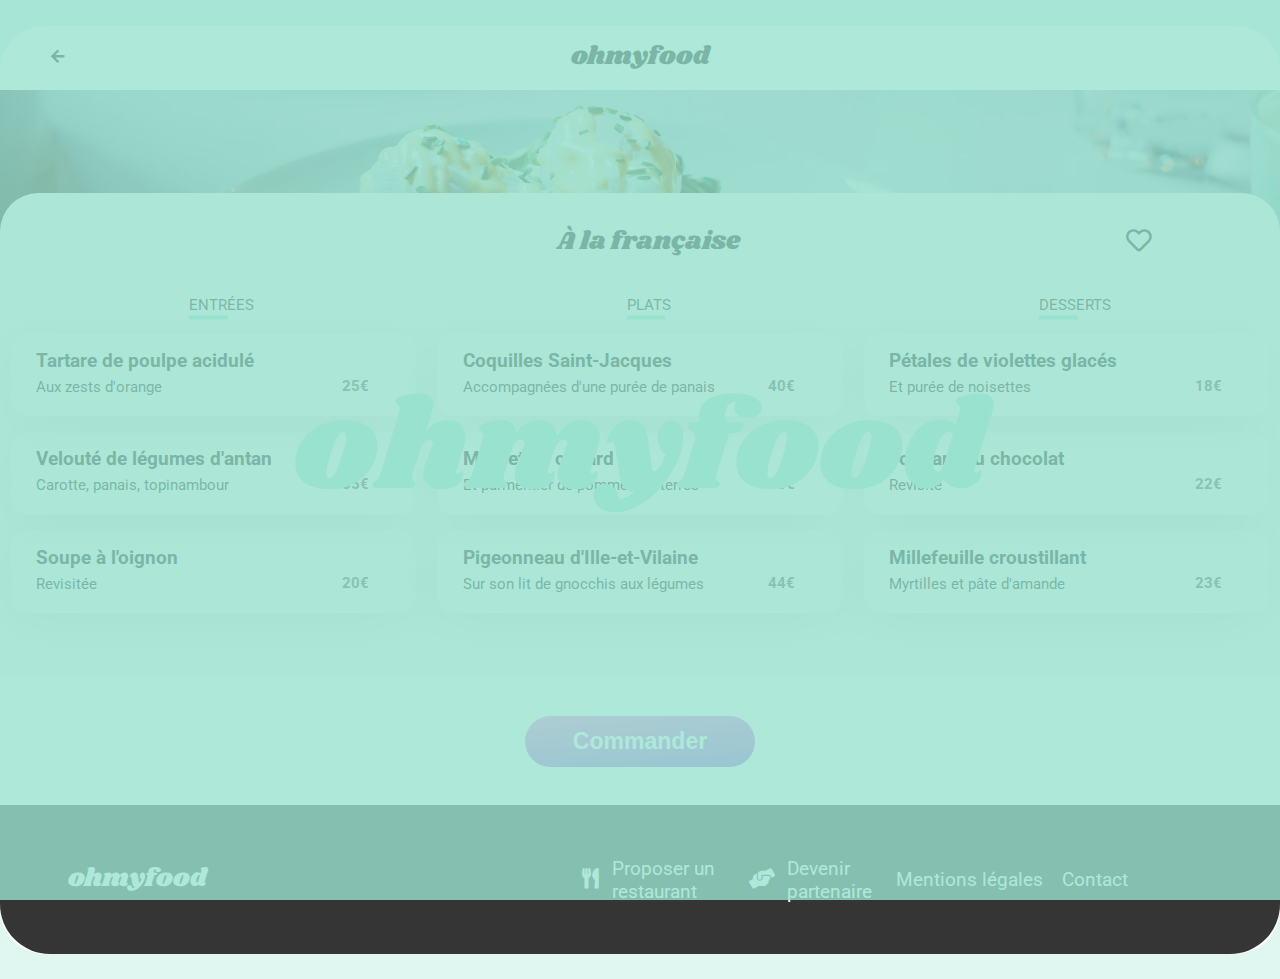
==== commit aabdf39d: "All finished with animations (effect)" ====
--- a/alafrancaise.html
+++ b/alafrancaise.html
@@ -12,8 +12,8 @@
             rel="stylesheet"
         />
         <link rel="stylesheet" href="styles.css" />
+        <link rel="stylesheet" href="restos.css" />
         <link rel="stylesheet" href="responsive.css" />
-        <link rel="stylesheet" href="restos.css" />
         <meta name="title" content="OhMyFood - A la française" />
         <meta
             name="description"
@@ -35,14 +35,16 @@
             <div class="restos__img">
                 <img src="images/toa-heftiba-DQKerTsQwi0-unsplash.jpg" alt="" />
             </div>
-            <section class="restos__section">
+            <section class="restos__title">
                 <div class="restos__header">
                     <h1>À la française</h1>
                     <div>
                         <i class="far fa-heart"></i>
                     </div>
                 </div>
-                <div class="restos__menu">
+            </section>
+            <section class="restos__menu-section">
+                <div class="restos__menu starters">
                     <h3 class="slideup restos__serving">ENTRÉES</h3>
                     <div class="slideup-left restos__cards">
                         <div class="cards__title">
@@ -81,7 +83,7 @@
                         </div>
                     </div>
                 </div>
-                <div class="restos__menu">
+                <div class="restos__menu main">
                     <h3 class="slideup restos__serving">PLATS</h3>
                     <div class="slideup-left restos__cards">
                         <div class="cards__title">
@@ -120,7 +122,7 @@
                         </div>
                     </div>
                 </div>
-                <div class="restos__menu">
+                <div class="restos__menu desserts">
                     <h3 class="slideup restos__serving">DESSERTS</h3>
                     <div class="slideup-left restos__cards">
                         <div class="cards__title">
@@ -159,11 +161,10 @@
                         </div>
                     </div>
                 </div>
-
-                <div class="restos__button">
-                    <button class="btn-first" type="submit">Commander</button>
-                </div>
             </section>
+            <div class="restos__button">
+                <button class="btn-first" type="submit">Commander</button>
+            </div>
         </main>
 
         <!-- FOOTER -->
@@ -186,5 +187,17 @@
                 </li>
             </ul>
         </footer>
+        <!-- LOADER -->
+        <div class="loading">
+            <div class="loader_anim loader">
+                <h1 class="letter">o</h1>
+                <h1 class="letter">h</h1>
+                <h1 class="letter">m</h1>
+                <h1 class="letter">y</h1>
+                <h1 class="letter">f</h1>
+                <h1 class="letter">o</h1>
+                <h1 class="letter">o</h1>
+                <h1 class="letter">d</h1>
+        </div>
     </body>
 </html>
--- a/restos.css
+++ b/restos.css
@@ -9,15 +9,6 @@
           flex-direction: column;
 }
 
-footer li {
-  display: -webkit-box;
-  display: -ms-flexbox;
-  display: flex;
-  -webkit-box-align: center;
-      -ms-flex-align: center;
-          align-items: center;
-}
-
 .restos__button {
   display: -webkit-box;
   display: -ms-flexbox;
@@ -36,7 +27,7 @@
           justify-content: space-between;
 }
 
-.restos__cards .cards__validation {
+.restos__cards .cards__validation, .loading, .loader {
   display: -webkit-box;
   display: -ms-flexbox;
   display: flex;
@@ -58,15 +49,6 @@
           flex-direction: column;
 }
 
-footer li {
-  display: -webkit-box;
-  display: -ms-flexbox;
-  display: flex;
-  -webkit-box-align: center;
-      -ms-flex-align: center;
-          align-items: center;
-}
-
 .restos__button {
   display: -webkit-box;
   display: -ms-flexbox;
@@ -85,7 +67,7 @@
           justify-content: space-between;
 }
 
-.restos__cards .cards__validation {
+.restos__cards .cards__validation, .loading, .loader {
   display: -webkit-box;
   display: -ms-flexbox;
   display: flex;
@@ -97,6 +79,10 @@
           align-items: center;
 }
 
+/* HEART */
+/* BUTTON */
+/* FOOTER */
+/* LOADER */
 /* ANIMATIONS SUR CARDS */
 @-webkit-keyframes slideup {
   from {
@@ -246,13 +232,9 @@
           box-sizing: border-box;
 }
 
-html {
-  font-size: 62.5%;
-}
-
 body {
   font-family: "Roboto", Georgia, "Times New Roman", Times, serif;
-  margin: 0;
+  margin: 0 auto;
   font-weight: normal;
 }
 
@@ -271,18 +253,17 @@
 }
 
 h2 {
-  font-size: 6.4vw;
-  font-weight: normal;
+  font-size: 5.5vw;
 }
 
 h3 {
-  font-size: 4.5vw;
+  font-size: 4.8vw;
   font-weight: normal;
 }
 
 p,
 span {
-  font-size: 3.9vw;
+  font-size: 4.2vw;
   font-weight: normal;
 }
 
@@ -328,21 +309,19 @@
 .restos__img img {
   width: 100%;
   max-height: 80vw;
-  /* z-index: 1; */
   -o-object-fit: cover;
      object-fit: cover;
 }
 
-.restos__section {
+.restos__title {
   background-color: #f6f6f6;
   padding: 1.333vw 4vw 0 4vw;
   margin-top: -13.333vw;
   border-radius: 10vw 10vw 0 0;
   position: relative;
-  /* z-index: 1; */
-}
-
-.restos__section .restos__header {
+}
+
+.restos__title .restos__header {
   position: relative;
   display: -webkit-box;
   display: -ms-flexbox;
@@ -355,11 +334,12 @@
           justify-content: space-between;
 }
 
-.restos__section .restos__header h1 {
+.restos__title .restos__header h1 {
+  font-size: 7vw;
   padding-left: 1.333vw;
 }
 
-.restos__section .restos__header .fa-heart {
+.restos__title .restos__header .fa-heart {
   font-weight: normal;
   position: absolute;
   top: 8vw;
@@ -374,7 +354,7 @@
   transition: opacity ease 0.4s;
 }
 
-.restos__section .restos__header .fa-heart:hover {
+.restos__title .restos__header .fa-heart:hover {
   -webkit-transform: scale(1.01);
           transform: scale(1.01);
   font-weight: 300;
@@ -385,13 +365,13 @@
   background-image: linear-gradient(#9556dc, #ff79da);
 }
 
-.restos__section .restos__header .fa-heart:hover::after {
+.restos__title .restos__header .fa-heart:hover::after {
   opacity: 1;
   -webkit-transform: scale(1.01);
           transform: scale(1.01);
 }
 
-.restos__section .restos__header .fa-heart::after {
+.restos__title .restos__header .fa-heart::after {
   content: "\f004";
   position: absolute;
   top: 0;
@@ -411,12 +391,21 @@
   transition: opacity ease 0.4s;
 }
 
+.restos__menu-section {
+  background-color: #f6f6f6;
+  padding: 1.333vw 4vw;
+}
+
 .restos__menu {
+  height: -webkit-max-content;
+  height: -moz-max-content;
+  height: max-content;
   gap: 4vw;
   margin-bottom: 10.667vw;
 }
 
 .restos__serving {
+  font-size: 3.8vw;
   margin: 0;
   padding-left: 1.333vw;
 }
@@ -448,13 +437,14 @@
 }
 
 .restos__cards .cards__title {
-  width: 70vw;
+  width: 70%;
   white-space: nowrap;
   /*évite le retour à la ligne */
   overflow: hidden;
 }
 
 .restos__cards .cards__title h3 {
+  font-size: 4vw;
   margin: 3vw 0 0 3vw;
   font-weight: bold;
   overflow: hidden;
@@ -464,6 +454,7 @@
 }
 
 .restos__cards .cards__title p {
+  font-size: 3.4vw;
   margin: 1vw 0 0 3vw;
   overflow: hidden;
   /*efface le texte au fur et à mesure qu'on passe dessus*/
@@ -475,7 +466,7 @@
   text-align: center;
   -ms-flex-negative: 0;
       flex-shrink: 0;
-  width: 16vw;
+  width: 15%;
   padding-top: 9.667vw;
 }
 
@@ -487,8 +478,8 @@
 .restos__cards .cards__validation {
   -ms-flex-negative: 0;
       flex-shrink: 0;
-  margin-right: -21.333vw;
-  width: 16vw;
+  margin-right: -15%;
+  width: 15%;
   background: #99e2d0;
   color: white;
 }
@@ -528,8 +519,7 @@
 }
 
 .restos__button .btn-first {
-  z-index: 1;
-  margin-bottom: 22vw;
+  margin: 10vw 0;
   width: 59.733vw;
   height: 14.133vw;
   font-size: 4vw;
@@ -544,7 +534,7 @@
   opacity: 0.9;
 }
 
-@media only screen and (min-width: 751px) {
+@media only screen and (min-width: 750.1px) {
   .restos__button .btn-first {
     width: 30vw;
     height: 6vw;
@@ -571,6 +561,15 @@
   margin: 0 auto;
 }
 
+footer li {
+  display: -webkit-box;
+  display: -ms-flexbox;
+  display: flex;
+  -webkit-box-align: center;
+      -ms-flex-align: center;
+          align-items: center;
+}
+
 footer .fa-utensils {
   margin-right: 3.333vw;
   margin-left: 1.333vw;
@@ -589,7 +588,7 @@
   color: white;
 }
 
-@media only screen and (min-width: 751px) {
+@media only screen and (min-width: 750.1px) {
   footer {
     padding: 3vw;
   }
@@ -610,7 +609,7 @@
   }
 }
 
-@media only screen and (min-width: 992px) {
+@media only screen and (min-width: 992.1px) {
   footer {
     padding: 4vw;
     display: -webkit-box;
@@ -631,6 +630,9 @@
     display: -webkit-box;
     display: -ms-flexbox;
     display: flex;
+    -webkit-box-align: center;
+        -ms-flex-align: center;
+            align-items: center;
     margin: 0;
   }
   footer li {
@@ -659,4 +661,70 @@
 footer p {
   font-size: 4.267vw;
 }
+
+/* LOADER */
+.loading {
+  position: fixed;
+  top: 0;
+  background-color: rgba(153, 226, 208, 0.8);
+  width: 100%;
+  height: 100%;
+  -webkit-animation: wait 5s 3s infinite;
+          animation: wait 5s 3s infinite;
+}
+
+.loader {
+  width: 15vw;
+  height: 15vw;
+  -webkit-animation-name: wait;
+          animation-name: wait;
+}
+
+.letter {
+  font-size: 10vw;
+  font-weight: normal;
+  color: #99e2d0;
+  -webkit-animation: scale 1.4s linear infinite;
+          animation: scale 1.4s linear infinite;
+}
+
+.letter:nth-child(1) {
+  -webkit-animation-delay: 0.1s;
+          animation-delay: 0.1s;
+}
+
+.letter:nth-child(2) {
+  -webkit-animation-delay: 0.2s;
+          animation-delay: 0.2s;
+}
+
+.letter:nth-child(3) {
+  -webkit-animation-delay: 0.3s;
+          animation-delay: 0.3s;
+}
+
+.letter:nth-child(4) {
+  -webkit-animation-delay: 0.4s;
+          animation-delay: 0.4s;
+}
+
+.letter:nth-child(5) {
+  -webkit-animation-delay: 0.5s;
+          animation-delay: 0.5s;
+}
+
+.letter:nth-child(6) {
+  -webkit-animation-delay: 0.6s;
+          animation-delay: 0.6s;
+}
+
+.letter:nth-child(7) {
+  -webkit-animation-delay: 0.7s;
+          animation-delay: 0.7s;
+}
+
+.letter:nth-child(8) {
+  -webkit-animation-delay: 0.8s;
+          animation-delay: 0.8s;
+}
 /*# sourceMappingURL=restos.css.map */--- a/responsive.css
+++ b/responsive.css
@@ -1,14 +1,210 @@
-@media only screen and (min-width: 751px) {
-  .restocard__details {
-    display: -webkit-box;
-    display: -ms-flexbox;
-    display: flex;
-    -webkit-box-orient: vertical;
-    -webkit-box-direction: normal;
-        -ms-flex-direction: column;
-            flex-direction: column;
-  }
-  .fonctionnement__magnets, .restaurants__section {
+/* HEART */
+/* BUTTON */
+/* FOOTER */
+/* LOADER */
+/* ANIMATIONS SUR CARDS */
+@-webkit-keyframes slideup {
+  from {
+    -webkit-transform: translateY(5vw);
+            transform: translateY(5vw);
+    opacity: 0.5;
+  }
+  to {
+    -webkit-transform: translateY(0);
+            transform: translateY(0);
+    opacity: 1;
+  }
+}
+@keyframes slideup {
+  from {
+    -webkit-transform: translateY(5vw);
+            transform: translateY(5vw);
+    opacity: 0.5;
+  }
+  to {
+    -webkit-transform: translateY(0);
+            transform: translateY(0);
+    opacity: 1;
+  }
+}
+
+@-webkit-keyframes slideup-left {
+  from {
+    -webkit-transform: translate(-10vw, 10vw);
+            transform: translate(-10vw, 10vw);
+    opacity: 0;
+  }
+  to {
+    -webkit-transform: translate(0);
+            transform: translate(0);
+    opacity: 1;
+  }
+}
+
+@keyframes slideup-left {
+  from {
+    -webkit-transform: translate(-10vw, 10vw);
+            transform: translate(-10vw, 10vw);
+    opacity: 0;
+  }
+  to {
+    -webkit-transform: translate(0);
+            transform: translate(0);
+    opacity: 1;
+  }
+}
+
+@-webkit-keyframes slideup-right {
+  from {
+    -webkit-transform: translate(10vw, 10vw);
+            transform: translate(10vw, 10vw);
+    opacity: 0;
+  }
+  to {
+    -webkit-transform: translate(0);
+            transform: translate(0);
+    opacity: 1;
+  }
+}
+
+@keyframes slideup-right {
+  from {
+    -webkit-transform: translate(10vw, 10vw);
+            transform: translate(10vw, 10vw);
+    opacity: 0;
+  }
+  to {
+    -webkit-transform: translate(0);
+            transform: translate(0);
+    opacity: 1;
+  }
+}
+
+/* ANIMATION LOADER */
+@-webkit-keyframes wait {
+  0% {
+    visibility: hidden;
+  }
+  100% {
+    visibility: hidden;
+  }
+}
+@keyframes wait {
+  0% {
+    visibility: hidden;
+  }
+  100% {
+    visibility: hidden;
+  }
+}
+
+@-webkit-keyframes scale {
+  0% {
+    color: #99e2d0;
+    text-shadow: 0 0 0.7vw #9556dc;
+    -webkit-transform: translateY(0);
+            transform: translateY(0);
+    -webkit-transform: scale(1.8);
+            transform: scale(1.8);
+  }
+  50% {
+    color: #ff79da;
+    text-shadow: 0 0 0.7vw #99e2d0;
+    -webkit-transform: translateY(-1.5vw);
+            transform: translateY(-1.5vw);
+  }
+  100% {
+    color: #9556dc;
+    text-shadow: 0 0 0.7vw #ff79da;
+  }
+}
+
+@keyframes scale {
+  0% {
+    color: #99e2d0;
+    text-shadow: 0 0 0.7vw #9556dc;
+    -webkit-transform: translateY(0);
+            transform: translateY(0);
+    -webkit-transform: scale(1.8);
+            transform: scale(1.8);
+  }
+  50% {
+    color: #ff79da;
+    text-shadow: 0 0 0.7vw #99e2d0;
+    -webkit-transform: translateY(-1.5vw);
+            transform: translateY(-1.5vw);
+  }
+  100% {
+    color: #9556dc;
+    text-shadow: 0 0 0.7vw #ff79da;
+  }
+}
+
+/*************     **************\
+            HOME PAGE
+\********************************/
+@media only screen and (min-width: 750.1px) {
+  /* GENERAL */
+  .header__logo,
+  h1 {
+    font-family: "Shrikhand", "Trebuchet MS", "Lucida Sans Unicode", "Lucida Grande", "Lucida Sans", Arial, sans-serif;
+    font-size: 3.5vw;
+  }
+  h2 {
+    font-size: 2.8vw;
+  }
+  h3 {
+    font-size: 2.4vw;
+  }
+  p,
+  span {
+    font-size: 2.2vw;
+  }
+  .fas,
+  .far {
+    font-size: 2vw;
+  }
+  /* HEADER */
+  header {
+    height: 6.8vw;
+  }
+  header .header__logo {
+    margin: 1.8vw 0;
+    font-size: 3.5vw;
+    font-weight: normal;
+  }
+  /* MAIN */
+  /* SECTION POSITION */
+  .position {
+    height: 6.8vw;
+  }
+  .fa-map-marker-alt {
+    margin-right: 2vw;
+  }
+  /* SECTION RESERVER */
+  .reserver {
+    height: auto;
+  }
+  .reserver h2 {
+    padding: 4vw 0 3.467vw 0;
+  }
+  .reserver p {
+    font-size: 2vw;
+    width: 80vw;
+  }
+  .reserver .btn-first {
+    margin: 4.6vw 0 4.6vw 0;
+  }
+  /* SECTION FONCTIONNEMENT */
+  .fonctionnement__section {
+    padding: 4vw;
+    height: auto;
+  }
+  .fonctionnement__title {
+    text-align: center;
+    margin: 0;
+  }
+  .fonctionnement__magnets {
     display: -webkit-box;
     display: -ms-flexbox;
     display: flex;
@@ -22,8 +218,33 @@
     -webkit-box-align: center;
         -ms-flex-align: center;
             align-items: center;
-  }
-  .fonctionnement__magnets, .restaurants__section {
+    width: 100%;
+    padding: 4vw 0 0 0;
+    gap: 2vw;
+  }
+  .fonctionnement__magnet {
+    margin: 0;
+    width: 40%;
+    height: 8vw;
+    border-radius: 3vw;
+  }
+  .fonctionnement__magnet .step {
+    font-size: 2.2vw;
+    padding-left: 4vw;
+  }
+  .number {
+    height: 3vw;
+    width: 3vw;
+    font-size: 1.6vw;
+  }
+  .fa-mobile-alt,
+  .fa-list-ul,
+  .fa-store {
+    left: 4vw;
+    font-size: 2.8vw;
+  }
+  /* SECTION RESTAURANTS */
+  .restaurants__section {
     display: -webkit-box;
     display: -ms-flexbox;
     display: flex;
@@ -37,6 +258,37 @@
     -webkit-box-align: center;
         -ms-flex-align: center;
             align-items: center;
+    padding: 4vw;
+  }
+  .restaurants__title {
+    padding: 0;
+    margin: 0 0 4vw 0;
+  }
+  .restaurants__cards {
+    width: 90%;
+    display: -webkit-box;
+    display: -ms-flexbox;
+    display: flex;
+    -webkit-box-orient: horizontal;
+    -webkit-box-direction: normal;
+        -ms-flex-direction: row;
+            flex-direction: row;
+    -ms-flex-wrap: wrap;
+        flex-wrap: wrap;
+    gap: 3vw;
+  }
+  .restaurants__card {
+    height: 25.2vw;
+    border-radius: 4.333vw;
+  }
+  .restocard__h3 {
+    margin: 0 0 0.8vw 3.333vw;
+  }
+  .restocard__p {
+    margin: 0 0 0 3.333vw;
+  }
+  .restocard__img {
+    border-radius: 4.333vw 4.333vw 0 0;
   }
   .restocard__details {
     display: -webkit-box;
@@ -46,8 +298,69 @@
     -webkit-box-direction: normal;
         -ms-flex-direction: column;
             flex-direction: column;
-  }
-  .fonctionnement__magnets, .restaurants__section {
+    height: -webkit-max-content;
+    height: -moz-max-content;
+    height: max-content;
+    margin: 1.6vw 0;
+  }
+  .fa-heart {
+    bottom: 2vw;
+    right: 4vw;
+    font-size: 3vw;
+  }
+  /* FOOTER == Idem Mobile */
+  /* LOADER == Idem Mobile */
+}
+
+@media only screen and (min-width: 992.1px) {
+  /* GENERAL */
+  body {
+    max-width: 1440px;
+    margin: 2vw auto;
+    border-radius: 3.5vw;
+    background-color: white;
+  }
+  /* HEADER */
+  .header {
+    height: 5vw;
+  }
+  .header .header__logo {
+    font-size: 2vw;
+    padding: 1vw 0;
+  }
+  /* MAIN */
+  /* SECTION POSITION */
+  .position {
+    height: 5vw;
+  }
+  .position .fa-map-marker-alt {
+    font-size: 1.5vw;
+    margin-right: 1.5vw;
+  }
+  .position span {
+    font-size: 1.5vw;
+  }
+  /* SECTION RESERVER */
+  .reserver {
+    height: auto;
+  }
+  .reserver h2 {
+    font-size: 1.5vw;
+    padding: 2vw 0;
+  }
+  .reserver p {
+    font-size: 1.5vw;
+    width: 80vw;
+  }
+  .reserver .btn-first {
+    width: 30vw;
+    height: 4vw;
+    margin: 3vw 0;
+    font-size: 1.8vw;
+    border-radius: 2vw;
+  }
+  /* SECTION FONCTIONNEMENT */
+  .fonctionnement__section {
     display: -webkit-box;
     display: -ms-flexbox;
     display: flex;
@@ -55,340 +368,313 @@
     -webkit-box-direction: normal;
         -ms-flex-direction: column;
             flex-direction: column;
+    -webkit-box-align: center;
+        -ms-flex-align: center;
+            align-items: center;
+    padding: 3vw;
+    height: auto;
+  }
+  .fonctionnement__section .fonctionnement__title {
+    font-size: 2.2vw;
+    text-align: center;
+    margin: 0;
+  }
+  .fonctionnement__section .fonctionnement__magnets {
+    display: -webkit-box;
+    display: -ms-flexbox;
+    display: flex;
+    -webkit-box-orient: horizontal;
+    -webkit-box-direction: normal;
+        -ms-flex-direction: row;
+            flex-direction: row;
+    width: 85%;
+    padding: 3vw 0 1vw 0;
+    gap: 2vw;
+  }
+  .fonctionnement__section .fonctionnement__magnet {
+    margin: 0;
+    width: 30%;
+    height: 6vw;
+    border-radius: 3vw;
+  }
+  .fonctionnement__section .fonctionnement__magnet .step {
+    font-size: 1.6vw;
+    padding-left: 4vw;
+  }
+  .fonctionnement__section .number {
+    height: 3vw;
+    width: 3vw;
+    font-size: 1.6vw;
+  }
+  .fonctionnement__section .fa-mobile-alt,
+  .fonctionnement__section .fa-list-ul,
+  .fonctionnement__section .fa-store {
+    left: 2.6vw;
+    font-size: 1.8vw;
+  }
+  /* SECTION RESTAURANTS */
+  .restaurants__section {
+    padding: 3vw;
+  }
+  .restaurants__title {
+    font-size: 2.2vw;
+    margin: 0 0 3vw 0;
+  }
+  .restaurants__cards {
+    width: 85%;
+    display: -webkit-box;
+    display: -ms-flexbox;
+    display: flex;
+    -webkit-box-orient: horizontal;
+    -webkit-box-direction: normal;
+        -ms-flex-direction: row;
+            flex-direction: row;
+    -ms-flex-wrap: wrap;
+        flex-wrap: wrap;
+    gap: 2vw;
+  }
+  .restaurants__card {
+    height: 20vw;
+    border-radius: 3.333vw;
+  }
+  .restocard__h3 {
+    margin: 0 0 0.6vw 3.333vw;
+    font-size: 1.8vw;
+  }
+  .restocard__p {
+    margin: 0 0 0.6vw 3.333vw;
+    font-size: 1.4vw;
+  }
+  .restocard__img {
+    border-radius: 3.333vw 3.333vw 0 0;
+  }
+  .restocard__details {
+    display: -webkit-box;
+    display: -ms-flexbox;
+    display: flex;
+    -webkit-box-orient: vertical;
+    -webkit-box-direction: normal;
+        -ms-flex-direction: column;
+            flex-direction: column;
+    height: -webkit-max-content;
+    height: -moz-max-content;
+    height: max-content;
+    margin: 0.6vw 0;
+  }
+  .fa-heart {
+    bottom: 1.3vw;
+    right: 4vw;
+    font-size: 2vw;
+  }
+}
+
+/**************     **************\
+            RESTOS PAGE
+\*********************************/
+/* HEADER */
+@media only screen and (min-width: 750.1px) {
+  .header-restos {
+    height: 8.8vw;
+  }
+  .header-restos .arrow-left {
+    left: 4vw;
+    top: 3.5vw;
+  }
+  .header-restos .arrow-left .fas {
+    font-size: 2vw;
+  }
+  .header-restos h1 {
+    margin: 1.8vw 0;
+    font-size: 3.5vw;
+  }
+  /* MAIN */
+  .restos__img {
+    display: block;
+  }
+  .restos__img img {
+    max-height: 40vw;
+  }
+  .restos__title {
+    margin-top: -10vw;
+    border-radius: 5vw 5vw 0 0;
+  }
+  .restos__title .restos__header {
+    -webkit-box-pack: center;
+        -ms-flex-pack: center;
+            justify-content: center;
+  }
+  .restos__title .restos__header h1 {
+    font-size: 3.5vw;
+    margin-top: 3vw;
+  }
+  .restos__title .restos__header .fa-heart {
+    top: 4vw;
+    right: 6vw;
+    font-size: 3.5vw;
+  }
+  .restos__menu-section {
+    background-color: #f6f6f6;
+    padding: 1.333vw 4vw 0 4vw;
+  }
+  .restos__menu {
     -webkit-box-pack: center;
         -ms-flex-pack: center;
             justify-content: center;
     -webkit-box-align: center;
         -ms-flex-align: center;
             align-items: center;
-  }
-  .fonctionnement__magnets, .restaurants__section {
-    display: -webkit-box;
-    display: -ms-flexbox;
-    display: flex;
-    -webkit-box-orient: vertical;
-    -webkit-box-direction: normal;
-        -ms-flex-direction: column;
-            flex-direction: column;
-    -webkit-box-pack: center;
-        -ms-flex-pack: center;
-            justify-content: center;
-    -webkit-box-align: center;
-        -ms-flex-align: center;
-            align-items: center;
-  }
-  /* ANIMATIONS SUR CARDS */
-  @-webkit-keyframes slideup {
-    from {
-      -webkit-transform: translateY(5vw);
-              transform: translateY(5vw);
-      opacity: 0.5;
-    }
-    to {
-      -webkit-transform: translateY(0);
-              transform: translateY(0);
-      opacity: 1;
-    }
-  }
-  @keyframes slideup {
-    from {
-      -webkit-transform: translateY(5vw);
-              transform: translateY(5vw);
-      opacity: 0.5;
-    }
-    to {
-      -webkit-transform: translateY(0);
-              transform: translateY(0);
-      opacity: 1;
-    }
-  }
-  @-webkit-keyframes slideup-left {
-    from {
-      -webkit-transform: translate(-10vw, 10vw);
-              transform: translate(-10vw, 10vw);
-      opacity: 0;
-    }
-    to {
-      -webkit-transform: translate(0);
-              transform: translate(0);
-      opacity: 1;
-    }
-  }
-  @keyframes slideup-left {
-    from {
-      -webkit-transform: translate(-10vw, 10vw);
-              transform: translate(-10vw, 10vw);
-      opacity: 0;
-    }
-    to {
-      -webkit-transform: translate(0);
-              transform: translate(0);
-      opacity: 1;
-    }
-  }
-  @-webkit-keyframes slideup-right {
-    from {
-      -webkit-transform: translate(10vw, 10vw);
-              transform: translate(10vw, 10vw);
-      opacity: 0;
-    }
-    to {
-      -webkit-transform: translate(0);
-              transform: translate(0);
-      opacity: 1;
-    }
-  }
-  @keyframes slideup-right {
-    from {
-      -webkit-transform: translate(10vw, 10vw);
-              transform: translate(10vw, 10vw);
-      opacity: 0;
-    }
-    to {
-      -webkit-transform: translate(0);
-              transform: translate(0);
-      opacity: 1;
-    }
-  }
-  /* ANIMATION LOADER */
-  @-webkit-keyframes wait {
-    0% {
-      visibility: hidden;
-    }
-    100% {
-      visibility: hidden;
-    }
-  }
-  @keyframes wait {
-    0% {
-      visibility: hidden;
-    }
-    100% {
-      visibility: hidden;
-    }
-  }
-  @-webkit-keyframes scale {
-    0% {
-      color: #99e2d0;
-      text-shadow: 0 0 0.7vw #9556dc;
-      -webkit-transform: translateY(0);
-              transform: translateY(0);
-      -webkit-transform: scale(1.8);
-              transform: scale(1.8);
-    }
-    50% {
-      color: #ff79da;
-      text-shadow: 0 0 0.7vw #99e2d0;
-      -webkit-transform: translateY(-1.5vw);
-              transform: translateY(-1.5vw);
-    }
-    100% {
-      color: #9556dc;
-      text-shadow: 0 0 0.7vw #ff79da;
-    }
-  }
-  @keyframes scale {
-    0% {
-      color: #99e2d0;
-      text-shadow: 0 0 0.7vw #9556dc;
-      -webkit-transform: translateY(0);
-              transform: translateY(0);
-      -webkit-transform: scale(1.8);
-              transform: scale(1.8);
-    }
-    50% {
-      color: #ff79da;
-      text-shadow: 0 0 0.7vw #99e2d0;
-      -webkit-transform: translateY(-1.5vw);
-              transform: translateY(-1.5vw);
-    }
-    100% {
-      color: #9556dc;
-      text-shadow: 0 0 0.7vw #ff79da;
-    }
-  }
+    gap: 2vw;
+    margin-bottom: 6vw;
+  }
+  .restos__serving {
+    font-size: 2vw;
+  }
+  .restos__serving::after {
+    width: 5.8vw;
+    height: 0.567vw;
+    -webkit-transform: translateY(100%);
+            transform: translateY(100%);
+  }
+  .restos__cards {
+    width: 85%;
+    height: 11vw;
+    border-radius: 3vw;
+    -webkit-box-shadow: -0.4vw 0.667vw 4vw -0.667vw rgba(204, 204, 204, 0.99);
+            box-shadow: -0.4vw 0.667vw 4vw -0.667vw rgba(204, 204, 204, 0.99);
+  }
+  .restos__cards .cards__title h3 {
+    margin: 1.5vw 0 0 4vw;
+    font-size: 3vw;
+  }
+  .restos__cards .cards__title p {
+    font-size: 2vw;
+    margin: 1vw 0 0 4vw;
+  }
+  .restos__cards .cards__price {
+    font-size: 2vw;
+    padding-top: 6vw;
+  }
+  .restos__button .btn-first {
+    margin-bottom: 6vw;
+  }
+  /* FOOTER */
+  footer p {
+    font-size: 2vw;
+  }
+}
+
+@media only screen and (min-width: 992.1px) {
   /* GENERAL */
-  .header__logo,
-  h1 {
-    font-family: "Shrikhand", "Trebuchet MS", "Lucida Sans Unicode", "Lucida Grande", "Lucida Sans", Arial, sans-serif;
-    font-size: 4.467vw;
-  }
-  h2 {
-    font-size: 2.8vw;
-  }
-  h3 {
-    font-size: 2.4vw;
-  }
-  p,
-  span {
-    font-size: 2.2vw;
-  }
-  .fas,
-  .far {
-    font-size: 2vw;
+  html {
+    background-color: rgba(153, 226, 208, 0.3);
+  }
+  body {
+    max-width: 1440px;
+    margin: 2vw auto;
+    border-radius: 3.5vw;
+    background-color: white;
   }
   /* HEADER */
-  header {
-    height: 8.8vw;
-  }
-  .header__logo {
-    text-align: center;
-    margin: 2vw 0 0 0;
+  .header-restos {
+    height: 5vw;
+  }
+  .header-restos .arrow-left {
+    top: 1.8vw;
+  }
+  .header-restos .arrow-left .fas {
+    font-size: 1.2vw;
+  }
+  .header-restos h1 {
+    font-size: 2vw;
+    margin: 1vw 0;
   }
   /* MAIN */
-  /* SECTION POSITION */
-  .position {
-    height: 6.8vw;
-  }
-  .fa-map-marker-alt {
-    margin-right: 2vw;
-  }
-  /* SECTION RESERVER */
-  .reserver {
-    height: auto;
-  }
-  .reserver h2 {
-    padding: 4vw 0 3.467vw 0;
-  }
-  .reserver p {
-    font-size: 2vw;
-    width: 80vw;
-  }
-  .reserver .btn-first {
-    margin: 4.6vw 0 4.6vw 0;
-  }
-  /* SECTION FONCTIONNEMENT */
-  .fonctionnement__section {
-    padding: 4vw;
-    height: auto;
-  }
-  .fonctionnement__title {
-    text-align: center;
-    margin: 0;
-  }
-  .fonctionnement__magnets {
+  .restos__img {
+    display: block;
+  }
+  .restos__img img {
     width: 100%;
-    padding: 4vw 0 0 0;
-    gap: 2vw;
-  }
-  .fonctionnement__magnet {
-    margin: 0;
-    width: 40%;
-    height: 8vw;
-    border-radius: 3vw;
-  }
-  .fonctionnement__magnet .step {
-    font-size: 2.2vw;
-    padding-left: 4vw;
-  }
-  .number {
-    height: 3vw;
+    max-height: 20vh;
+  }
+  .restos__title {
+    margin-top: -6vw;
+    border-radius: 3vw 3vw 0 0;
+  }
+  .restos__title .restos__header h1 {
+    font-size: 2vw;
+    margin-top: 1vw;
+  }
+  .restos__title .restos__header .fa-heart {
+    top: 1.4vw;
+    font-size: 2vw;
+  }
+  .restos__menu-section {
+    display: -webkit-box;
+    display: -ms-flexbox;
+    display: flex;
+    -ms-flex-pack: distribute;
+        justify-content: space-around;
+    width: 100%;
+    background-color: #f6f6f6;
+    padding: 1.5vw 0 1vw 0;
+  }
+  .restos__menu {
+    width: 33%;
+    gap: 1vw;
+    gap: 1.2vw;
+    margin-bottom: 4vw;
+  }
+  .restos__menu h3 {
+    font-size: 1.2vw;
+  }
+  .restos__serving::after {
     width: 3vw;
-    font-size: 1.6vw;
-  }
-  .fa-mobile-alt,
-  .fa-list-ul,
-  .fa-store {
-    left: 4vw;
-    font-size: 2.8vw;
-  }
-  /* SECTION RESTAURANTS */
-  .restaurants__section {
-    padding: 4vw;
-  }
-  .restaurants__title {
-    padding: 0;
-    margin: 0 0 4vw 0;
-  }
-  .restaurants__cards {
-    width: 90%;
-    display: -webkit-box;
-    display: -ms-flexbox;
-    display: flex;
-    -webkit-box-orient: horizontal;
-    -webkit-box-direction: normal;
-        -ms-flex-direction: row;
-            flex-direction: row;
-    -ms-flex-wrap: wrap;
-        flex-wrap: wrap;
-    gap: 3vw;
-  }
-  .restaurants__card {
-    height: 25.2vw;
-    border-radius: 4.333vw;
-  }
-  .restocard__h3 {
-    margin: 0 0 0.8vw 3.333vw;
-  }
-  .restocard__p {
-    margin: 0 0 0 3.333vw;
-  }
-  .restocard__img {
-    border-radius: 4.333vw 4.333vw 0 0;
-  }
-  .restocard__details {
-    height: -webkit-max-content;
-    height: -moz-max-content;
-    height: max-content;
-    margin: 1.6vw 0;
-  }
-  .fa-heart {
-    bottom: 2vw;
-    right: 4vw;
-    font-size: 3vw;
-  }
-  /* FOOTER == Idem Mobile */
-  /* LOADER == Idem Mobile */
-}
-
-@media only screen and (min-width: 992px) {
-  /* SECTION FONCTIONNEMENT */
-  .fonctionnement__section {
-    display: -webkit-box;
-    display: -ms-flexbox;
-    display: flex;
-    -webkit-box-orient: vertical;
-    -webkit-box-direction: normal;
-        -ms-flex-direction: column;
-            flex-direction: column;
-    -webkit-box-align: center;
-        -ms-flex-align: center;
-            align-items: center;
-    padding: 4vw;
-    height: auto;
-  }
-  .fonctionnement__section .fonctionnement__magnets {
-    display: -webkit-box;
-    display: -ms-flexbox;
-    display: flex;
-    -webkit-box-orient: horizontal;
-    -webkit-box-direction: normal;
-        -ms-flex-direction: row;
-            flex-direction: row;
-    width: 100%;
-    padding: 4vw 0 0 0;
-    gap: 2vw;
-  }
-  .fonctionnement__section .fonctionnement__magnet {
-    margin: 0;
-    width: 32%;
-    height: 8vw;
-    border-radius: 3vw;
-  }
-  .fonctionnement__section .fonctionnement__magnet .step {
-    font-size: 2vw;
-    padding-left: 4vw;
-  }
-  .fonctionnement__section .number {
-    height: 3vw;
-    width: 3vw;
-    font-size: 1.6vw;
-  }
-  .fonctionnement__section .fa-mobile-alt,
-  .fonctionnement__section .fa-list-ul,
-  .fonctionnement__section .fa-store {
-    left: 2.6vw;
-    font-size: 2.5vw;
+    height: 0.3vw;
+    -webkit-transform: translateY(40%);
+            transform: translateY(40%);
+  }
+  .restos__cards {
+    width: 96%;
+    height: 6.5vw;
+    border-radius: 1.3vw;
+    -webkit-box-shadow: -0.4vw 0.667vw 4vw -0.667vw rgba(204, 204, 204, 0.99);
+            box-shadow: -0.4vw 0.667vw 4vw -0.667vw rgba(204, 204, 204, 0.99);
+  }
+  .restos__cards .cards__title h3 {
+    margin: 1.2vw 0 0 2vw;
+    font-size: 1.5vw;
+  }
+  .restos__cards .cards__title p {
+    font-size: 1.2vw;
+    margin: 0.5vw 0 0 2vw;
+  }
+  .restos__cards .cards__price {
+    width: 5vw;
+    padding-top: 3.4vw;
+  }
+  .restos__cards .cards__price span {
+    font-size: 1.2vw;
+  }
+  .restos__cards .cards__validation {
+    margin-right: -5vw;
+    width: 5vw;
+  }
+  .restos__button .btn-first {
+    margin: 3vw 0;
+    width: 18vw;
+    height: 4vw;
+    font-size: 1.8vw;
+    border-radius: 2vw;
+  }
+  /* FOOTER */
+  footer {
+    border-radius: 0 0 50px 50px;
+  }
+  footer h1 {
+    font-size: 2vw;
+  }
+  footer p {
+    font-size: 1.5vw;
   }
 }
 /*# sourceMappingURL=responsive.css.map */